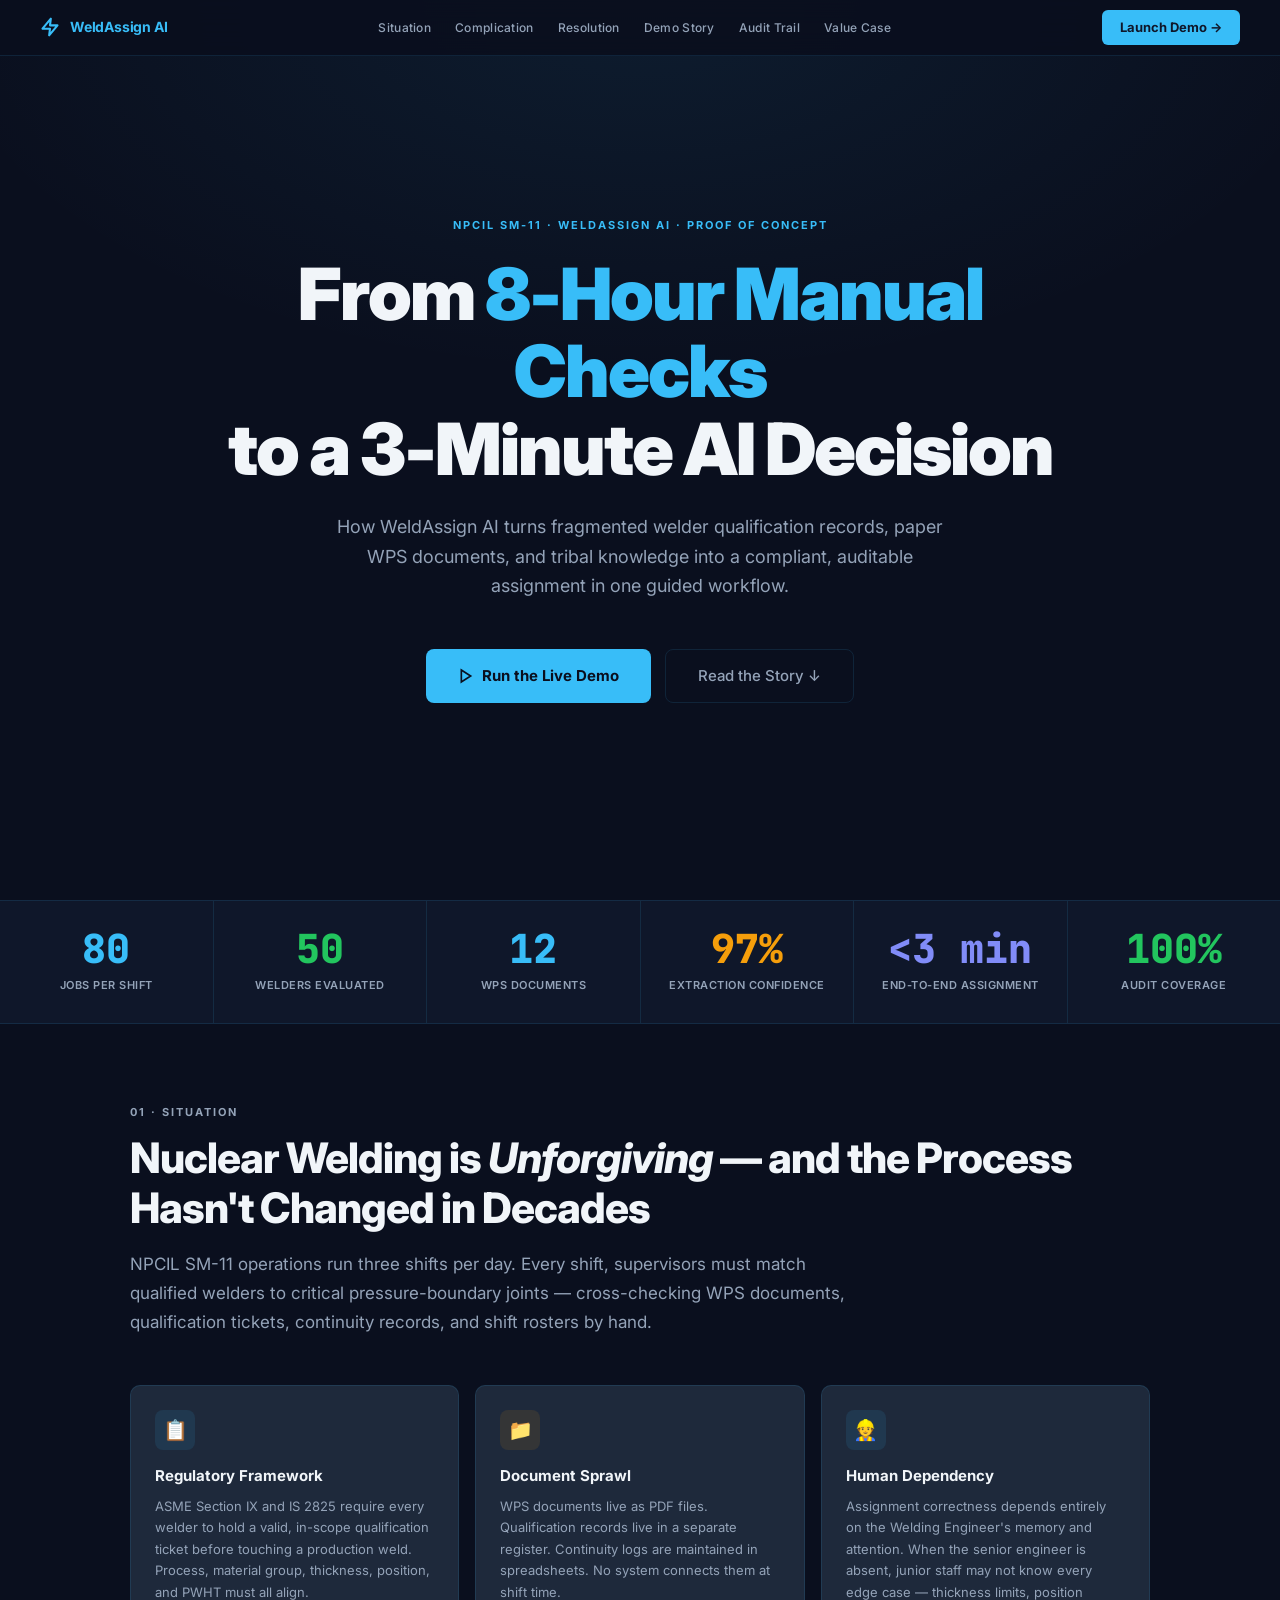
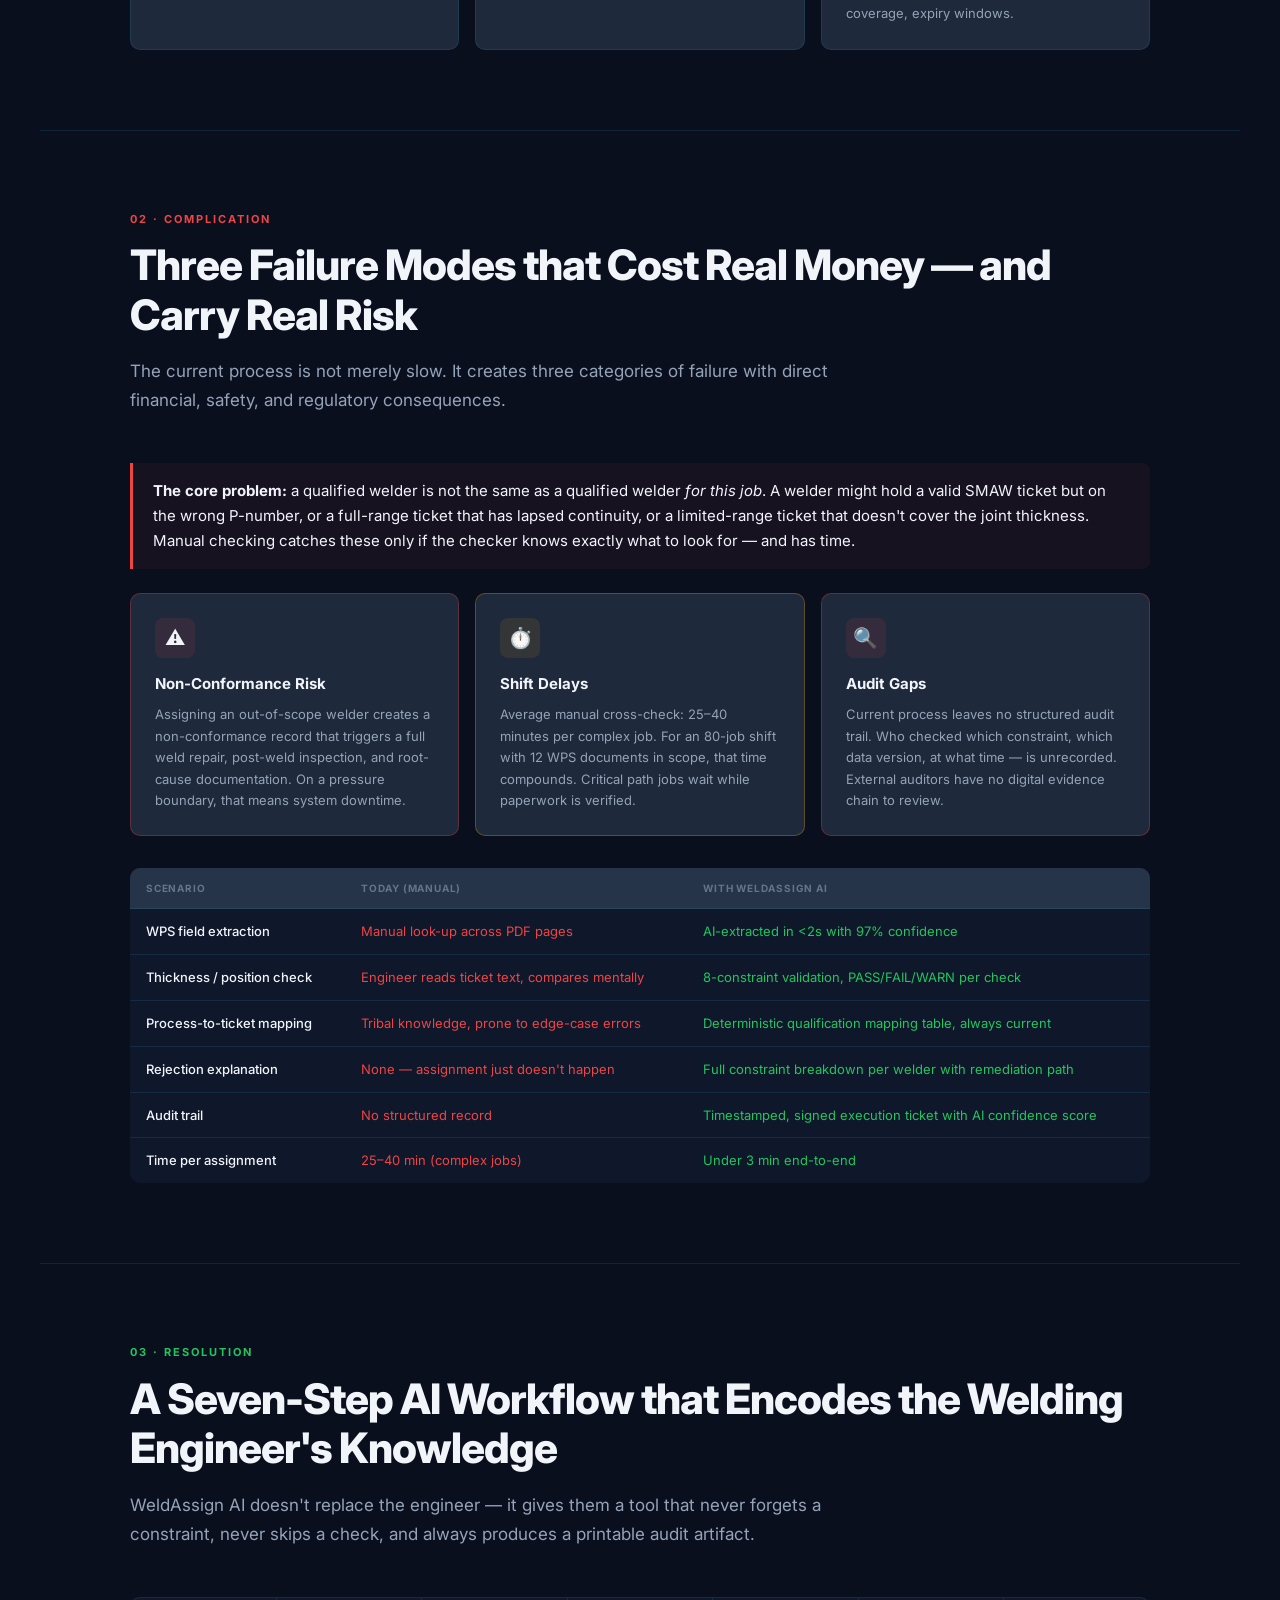
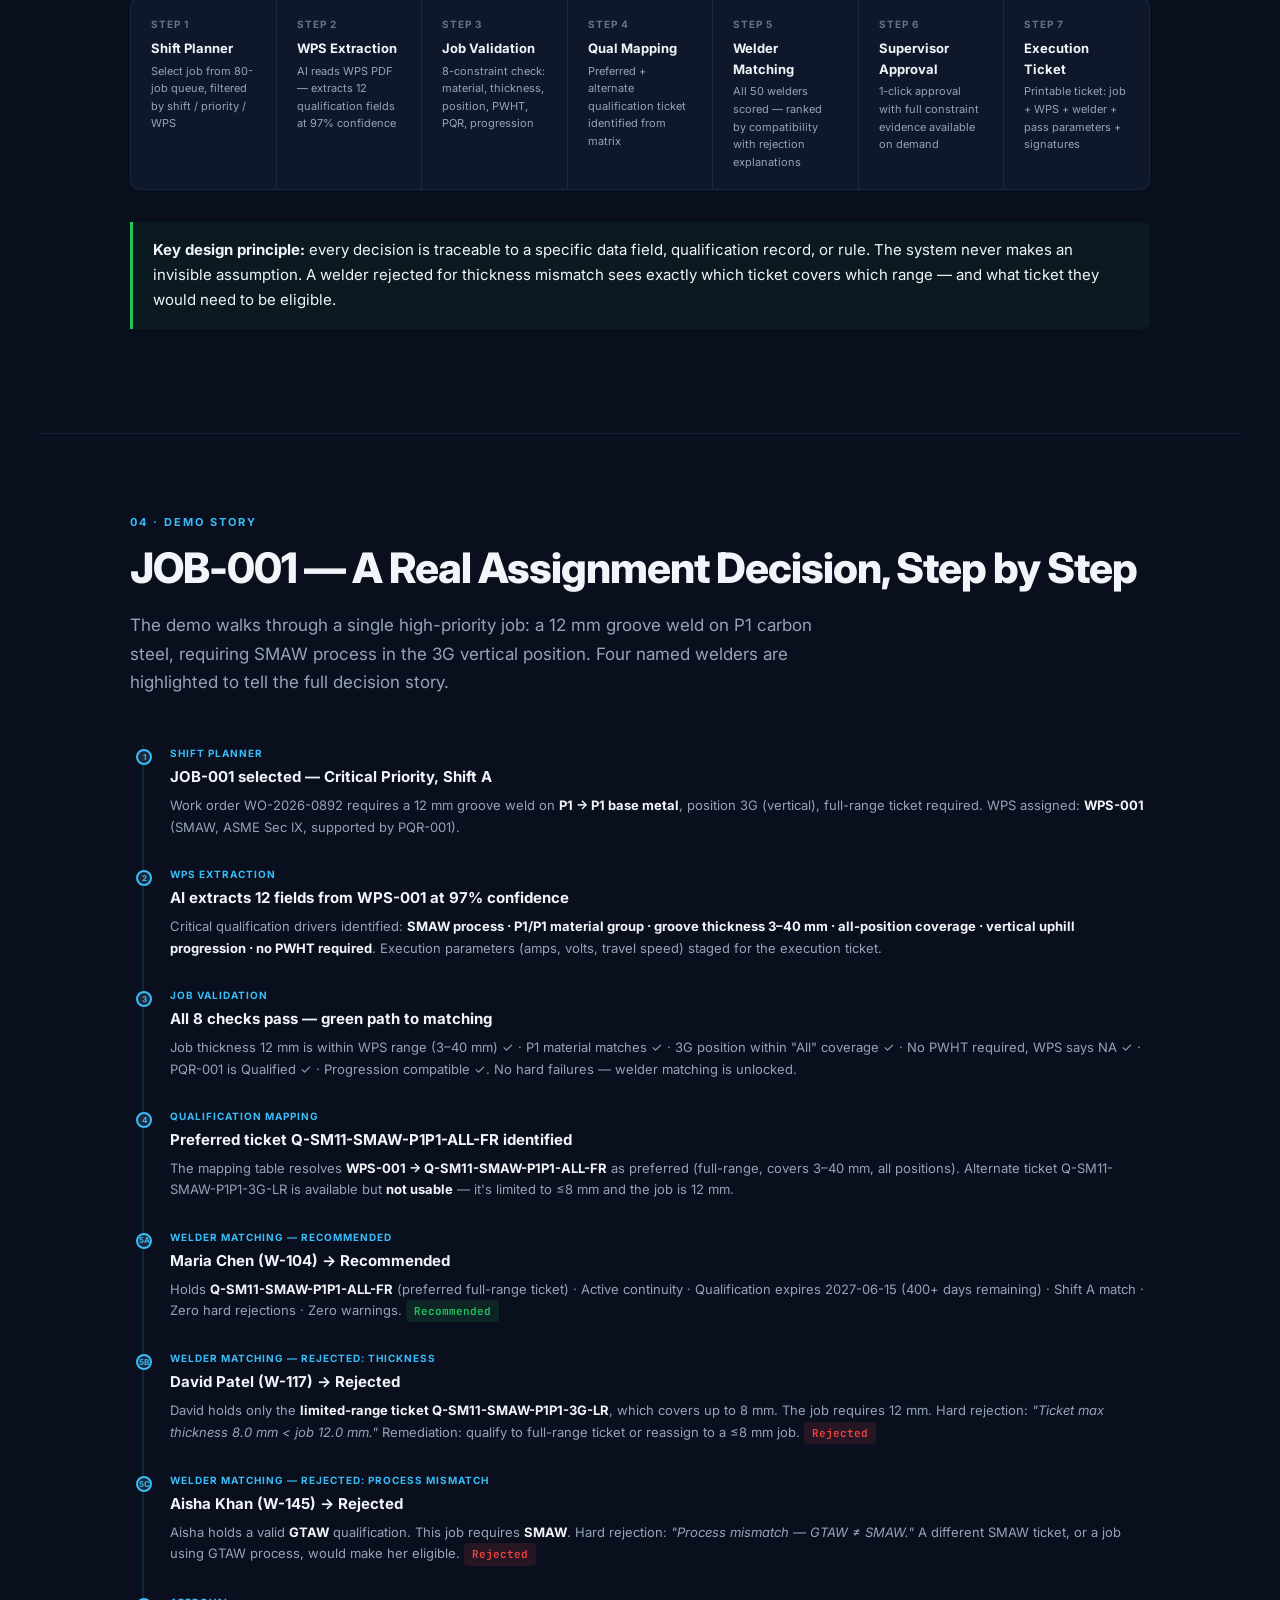
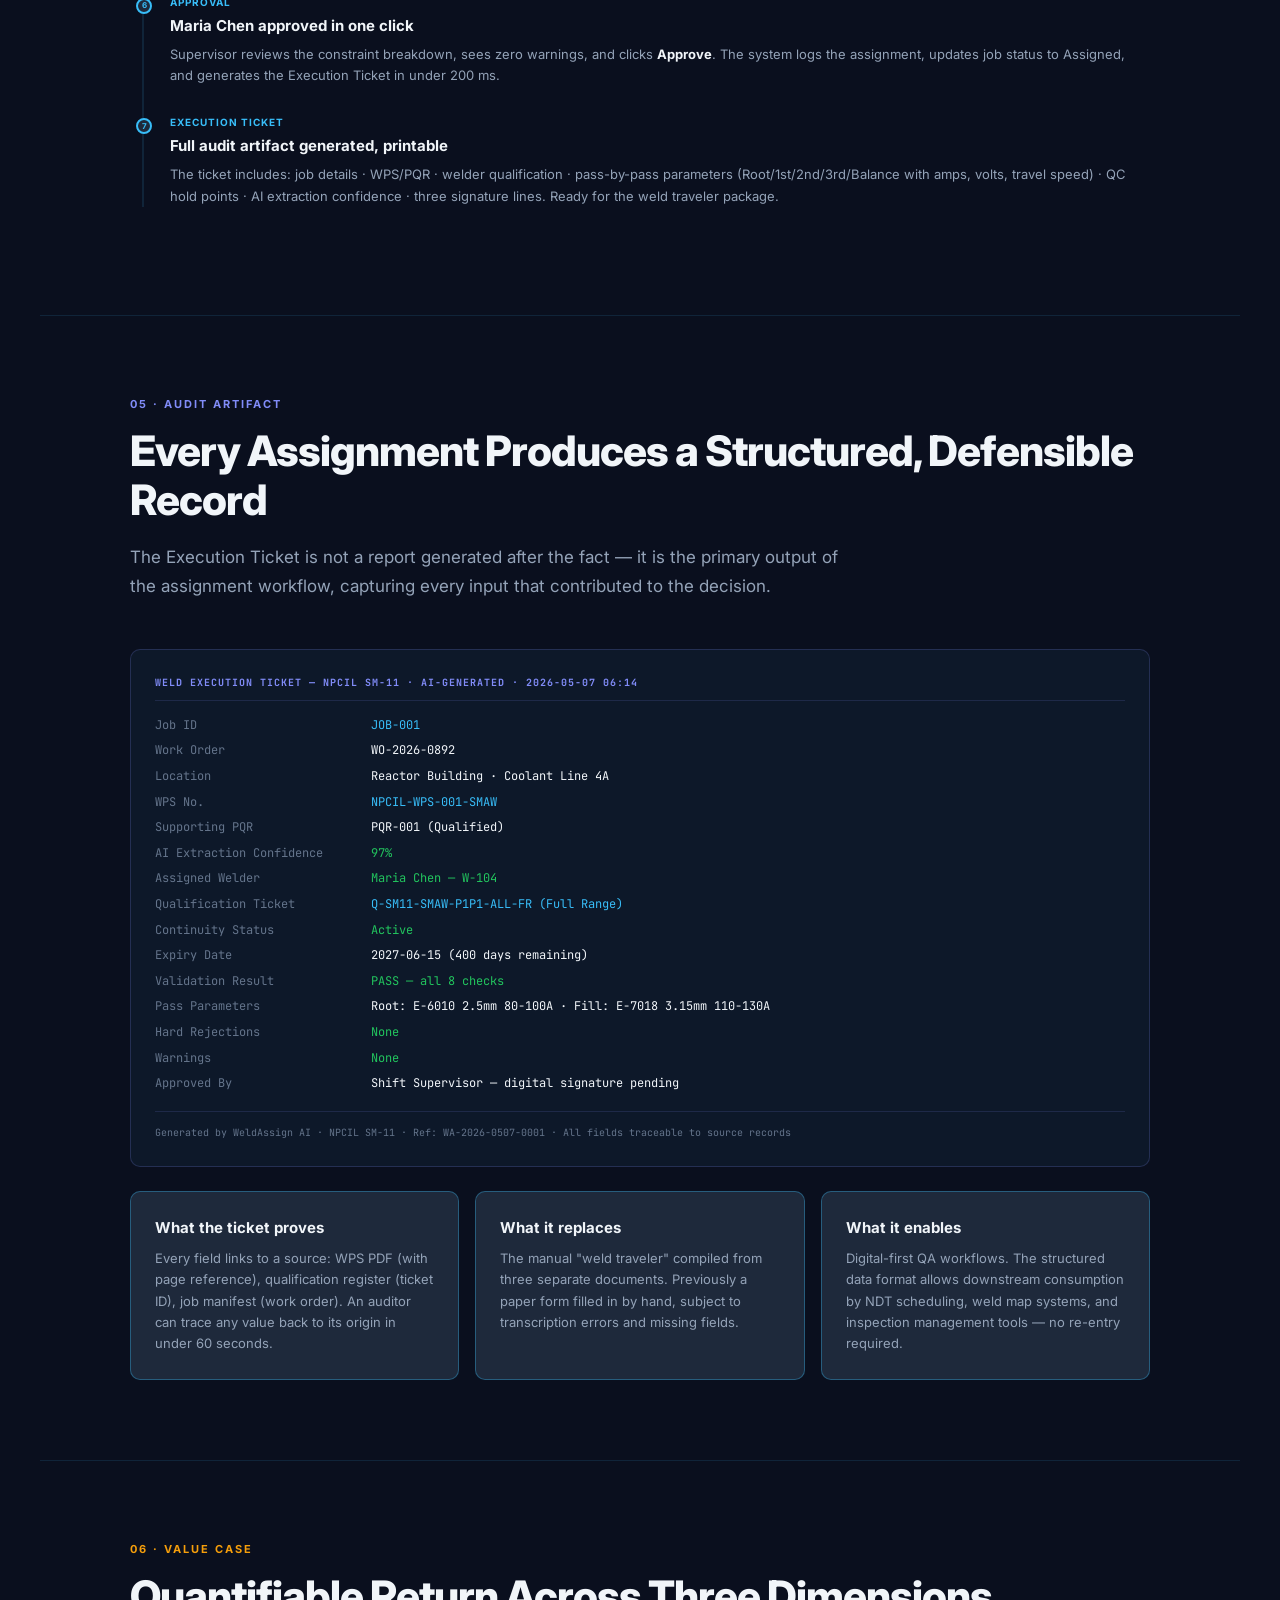
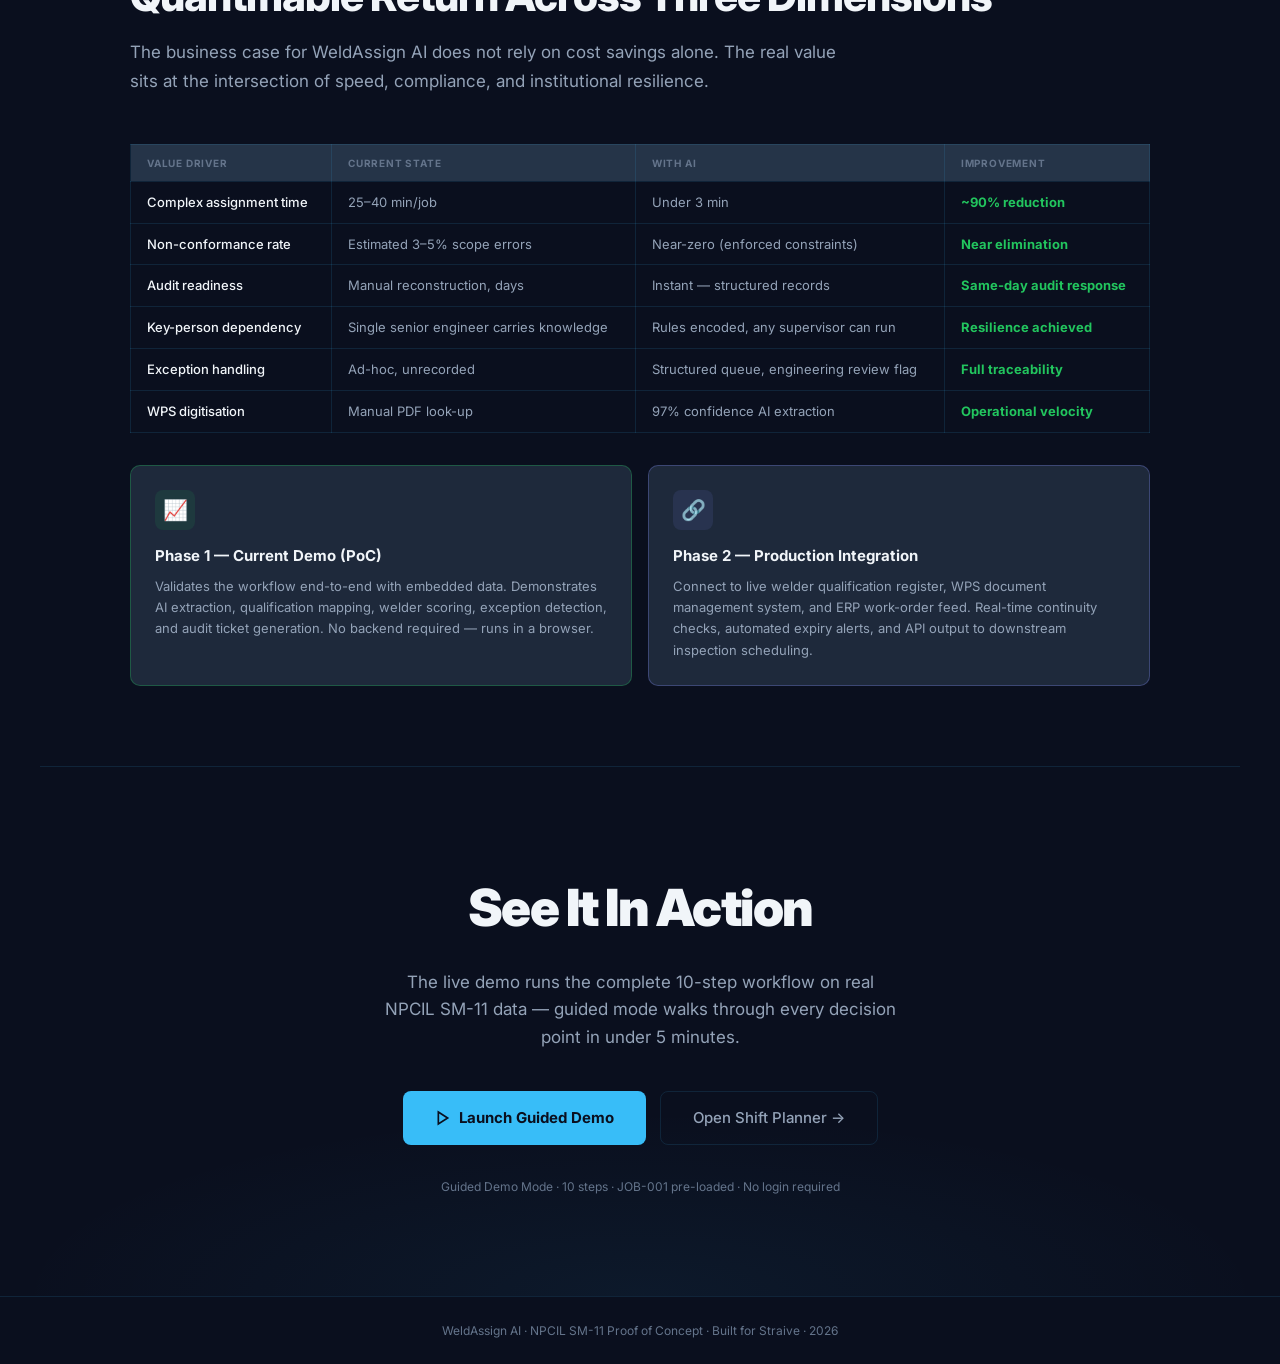
==== story.html @ de0b2c98 "intial demo" ====
<!DOCTYPE html>
<html lang="en">
<head>
  <meta charset="UTF-8">
  <meta name="viewport" content="width=device-width, initial-scale=1.0">
  <title>WeldAssign AI — The Business Case</title>
  <link rel="preconnect" href="https://fonts.googleapis.com">
  <link href="https://fonts.googleapis.com/css2?family=Inter:wght@300;400;500;600;700;800;900&family=JetBrains+Mono:wght@400;600&display=swap" rel="stylesheet">
  <style>
    :root {
      --bg:        #0a0f1e;
      --bg2:       #0f172a;
      --surface:   #1e293b;
      --surface-hi:#253448;
      --border:    rgba(56,189,248,.12);
      --accent:    #38bdf8;
      --accent2:   #818cf8;
      --green:     #22c55e;
      --amber:     #f59e0b;
      --red:       #ef4444;
      --text:      #f1f5f9;
      --muted:     #94a3b8;
      --dim:       #64748b;
      --mono:      'JetBrains Mono', monospace;
    }

    *, *::before, *::after { box-sizing: border-box; margin: 0; padding: 0; }

    html { scroll-behavior: smooth; }

    body {
      font-family: 'Inter', sans-serif;
      background: var(--bg);
      color: var(--text);
      line-height: 1.6;
      font-size: 15px;
    }

    /* ── Nav ── */
    .story-nav {
      position: fixed; top: 0; left: 0; right: 0; z-index: 100;
      background: rgba(10,15,30,.92);
      backdrop-filter: blur(12px);
      border-bottom: 1px solid var(--border);
      display: flex; align-items: center; justify-content: space-between;
      padding: 0 40px; height: 56px;
    }
    .story-nav-logo {
      display: flex; align-items: center; gap: 10px;
      font-size: 14px; font-weight: 700; color: var(--accent);
      letter-spacing: -.2px;
    }
    .story-nav-logo svg { width: 20px; height: 20px; stroke: var(--accent); }
    .story-nav-links { display: flex; gap: 24px; }
    .story-nav-links a {
      font-size: 12px; font-weight: 500; color: var(--muted);
      text-decoration: none; letter-spacing: .3px;
      transition: color .2s;
    }
    .story-nav-links a:hover { color: var(--text); }
    .story-nav-cta {
      background: var(--accent); color: #0f172a;
      padding: 7px 18px; border-radius: 6px;
      font-size: 13px; font-weight: 700;
      text-decoration: none; transition: opacity .2s;
    }
    .story-nav-cta:hover { opacity: .85; }

    /* ── Hero ── */
    .hero {
      min-height: 100vh;
      display: flex; align-items: center; justify-content: center;
      flex-direction: column; text-align: center;
      padding: 80px 40px 60px;
      background: radial-gradient(ellipse 80% 60% at 50% 0%, rgba(56,189,248,.08) 0%, transparent 70%);
    }
    .hero-eyebrow {
      font-size: 11px; font-weight: 700; letter-spacing: 2px;
      color: var(--accent); text-transform: uppercase; margin-bottom: 20px;
    }
    .hero-title {
      font-size: clamp(36px, 6vw, 72px); font-weight: 900;
      line-height: 1.08; letter-spacing: -2px;
      margin-bottom: 24px; max-width: 900px;
    }
    .hero-title span { color: var(--accent); }
    .hero-sub {
      font-size: 18px; color: var(--muted); max-width: 640px;
      line-height: 1.65; margin-bottom: 48px;
    }
    .hero-actions { display: flex; gap: 14px; justify-content: center; flex-wrap: wrap; }
    .btn-hero-primary {
      background: var(--accent); color: #0a0f1e;
      padding: 14px 32px; border-radius: 8px; font-size: 15px; font-weight: 700;
      text-decoration: none; display: inline-flex; align-items: center; gap: 8px;
      transition: opacity .2s, transform .15s;
    }
    .btn-hero-primary:hover { opacity: .88; transform: translateY(-1px); }
    .btn-hero-secondary {
      border: 1px solid var(--border); color: var(--muted);
      padding: 14px 32px; border-radius: 8px; font-size: 15px; font-weight: 500;
      text-decoration: none; display: inline-flex; align-items: center; gap: 8px;
      transition: border-color .2s, color .2s;
    }
    .btn-hero-secondary:hover { border-color: var(--accent); color: var(--accent); }

    /* ── Metrics strip ── */
    .metrics-strip {
      display: flex; justify-content: center; gap: 0;
      border-top: 1px solid var(--border); border-bottom: 1px solid var(--border);
      background: var(--bg2);
      overflow-x: auto;
    }
    .metric-item {
      flex: 1; min-width: 160px; max-width: 220px;
      padding: 28px 24px; text-align: center;
      border-right: 1px solid var(--border);
    }
    .metric-item:last-child { border-right: none; }
    .metric-num {
      font-size: 40px; font-weight: 900; line-height: 1;
      font-family: var(--mono); color: var(--accent); margin-bottom: 8px;
    }
    .metric-num.green  { color: var(--green); }
    .metric-num.amber  { color: var(--amber); }
    .metric-num.purple { color: var(--accent2); }
    .metric-label { font-size: 11px; font-weight: 600; color: var(--muted); letter-spacing: .5px; text-transform: uppercase; }

    /* ── Sections ── */
    .story-section {
      max-width: 1100px; margin: 0 auto;
      padding: 80px 40px;
    }
    .section-label {
      font-size: 11px; font-weight: 700; letter-spacing: 2px;
      text-transform: uppercase; margin-bottom: 12px;
    }
    .section-label.situation { color: var(--muted); }
    .section-label.complication { color: var(--red); }
    .section-label.resolution { color: var(--green); }
    .section-label.story { color: var(--accent); }
    .section-label.audit { color: var(--accent2); }
    .section-label.value { color: var(--amber); }

    .section-h2 {
      font-size: clamp(26px, 4vw, 42px); font-weight: 800;
      line-height: 1.18; letter-spacing: -1px; margin-bottom: 18px;
    }
    .section-lead {
      font-size: 17px; color: var(--muted); max-width: 720px;
      line-height: 1.7; margin-bottom: 48px;
    }

    /* ── Divider ── */
    .story-divider {
      height: 1px; background: var(--border); margin: 0 40px;
    }

    /* ── Card grid ── */
    .card-grid {
      display: grid; gap: 16px;
    }
    .card-grid.cols-2 { grid-template-columns: repeat(2, 1fr); }
    .card-grid.cols-3 { grid-template-columns: repeat(3, 1fr); }
    .card-grid.cols-4 { grid-template-columns: repeat(4, 1fr); }

    .story-card {
      background: var(--surface); border: 1px solid var(--border);
      border-radius: 10px; padding: 24px;
    }
    .story-card.accent-border { border-color: rgba(56,189,248,.35); }
    .story-card.red-border    { border-color: rgba(239,68,68,.3); }
    .story-card.green-border  { border-color: rgba(34,197,94,.3); }
    .story-card.amber-border  { border-color: rgba(245,158,11,.3); }
    .story-card.purple-border { border-color: rgba(129,140,248,.3); }

    .card-icon {
      width: 40px; height: 40px; border-radius: 8px;
      display: flex; align-items: center; justify-content: center;
      margin-bottom: 14px; font-size: 20px;
    }
    .card-icon.blue   { background: rgba(56,189,248,.1); }
    .card-icon.red    { background: rgba(239,68,68,.1); }
    .card-icon.green  { background: rgba(34,197,94,.1); }
    .card-icon.amber  { background: rgba(245,158,11,.1); }
    .card-icon.purple { background: rgba(129,140,248,.1); }

    .card-title {
      font-size: 15px; font-weight: 700; margin-bottom: 8px;
    }
    .card-body {
      font-size: 13px; color: var(--muted); line-height: 1.65;
    }

    /* ── Process flow ── */
    .flow-row {
      display: flex; align-items: stretch; gap: 0;
      background: var(--bg2); border: 1px solid var(--border); border-radius: 10px;
      overflow: hidden; margin-bottom: 12px;
    }
    .flow-step {
      flex: 1; padding: 18px 20px; border-right: 1px solid var(--border);
      position: relative;
    }
    .flow-step:last-child { border-right: none; }
    .flow-step-num {
      font-size: 10px; font-weight: 700; letter-spacing: 1px;
      text-transform: uppercase; color: var(--dim); margin-bottom: 6px;
    }
    .flow-step-title { font-size: 13px; font-weight: 700; margin-bottom: 4px; }
    .flow-step-sub   { font-size: 11px; color: var(--muted); }
    .flow-arrow {
      display: flex; align-items: center; padding: 0 6px;
      color: var(--dim); font-size: 18px; flex-shrink: 0;
    }

    /* ── Comparison table ── */
    .compare-table {
      width: 100%; border-collapse: collapse; font-size: 13px;
      background: var(--bg2); border-radius: 10px; overflow: hidden;
    }
    .compare-table th {
      padding: 12px 16px; text-align: left;
      font-size: 10px; font-weight: 700; letter-spacing: .8px;
      text-transform: uppercase; color: var(--dim);
      background: var(--surface-hi); border-bottom: 1px solid var(--border);
    }
    .compare-table td {
      padding: 12px 16px; border-bottom: 1px solid var(--border);
      color: var(--muted); vertical-align: top;
    }
    .compare-table tr:last-child td { border-bottom: none; }
    .compare-table td:first-child { color: var(--text); font-weight: 500; }
    .bad  { color: var(--red)   !important; }
    .good { color: var(--green) !important; }

    /* ── Story timeline ── */
    .story-timeline {
      position: relative; padding-left: 40px;
    }
    .story-timeline::before {
      content: ''; position: absolute; left: 12px; top: 0; bottom: 0;
      width: 2px; background: var(--border);
    }
    .timeline-item {
      position: relative; margin-bottom: 28px;
    }
    .timeline-dot {
      position: absolute; left: -34px; top: 4px;
      width: 16px; height: 16px; border-radius: 50%;
      background: var(--surface); border: 2px solid var(--accent);
      display: flex; align-items: center; justify-content: center;
      font-size: 8px; font-weight: 700; color: var(--accent);
    }
    .timeline-step {
      font-size: 10px; font-weight: 700; letter-spacing: 1px;
      text-transform: uppercase; color: var(--accent); margin-bottom: 4px;
    }
    .timeline-title { font-size: 15px; font-weight: 700; margin-bottom: 6px; }
    .timeline-body  { font-size: 13px; color: var(--muted); line-height: 1.65; }
    .timeline-body strong { color: var(--text); }

    /* ── Audit artifact ── */
    .audit-box {
      background: #0d1829; border: 1px solid rgba(129,140,248,.2);
      border-radius: 10px; padding: 24px; font-family: var(--mono);
      font-size: 12px; line-height: 1.8;
    }
    .audit-box .audit-hdr {
      font-size: 10px; font-weight: 700; letter-spacing: 1px;
      text-transform: uppercase; color: var(--accent2); margin-bottom: 14px;
      border-bottom: 1px solid rgba(129,140,248,.15); padding-bottom: 8px;
    }
    .audit-row { display: flex; gap: 16px; margin-bottom: 4px; }
    .audit-key { color: var(--dim); min-width: 200px; flex-shrink: 0; }
    .audit-val { color: var(--text); }
    .audit-val.green  { color: var(--green); }
    .audit-val.amber  { color: var(--amber); }
    .audit-val.blue   { color: var(--accent); }
    .audit-stamp {
      margin-top: 16px; padding-top: 12px;
      border-top: 1px solid rgba(129,140,248,.15);
      color: var(--dim); font-size: 10px;
    }

    /* ── Value table ── */
    .value-table {
      width: 100%; border-collapse: collapse; font-size: 13px;
    }
    .value-table th {
      padding: 10px 16px; text-align: left;
      font-size: 10px; font-weight: 700; letter-spacing: .8px;
      text-transform: uppercase; color: var(--dim);
      background: var(--surface-hi); border: 1px solid var(--border);
    }
    .value-table td {
      padding: 10px 16px; border: 1px solid var(--border);
      color: var(--muted); vertical-align: middle;
    }
    .value-table td:first-child { color: var(--text); font-weight: 500; }
    .value-table td:last-child  { color: var(--green); font-weight: 700; }

    /* ── CTA ── */
    .cta-section {
      text-align: center; padding: 100px 40px;
      background: radial-gradient(ellipse 70% 50% at 50% 100%, rgba(56,189,248,.06) 0%, transparent 70%);
    }
    .cta-title { font-size: clamp(28px, 4vw, 52px); font-weight: 900; letter-spacing: -1.5px; margin-bottom: 20px; }
    .cta-sub   { font-size: 17px; color: var(--muted); max-width: 520px; margin: 0 auto 40px; line-height: 1.6; }

    /* ── Footer ── */
    .story-footer {
      border-top: 1px solid var(--border); text-align: center;
      padding: 24px; color: var(--dim); font-size: 12px;
    }

    /* ── Highlight box ── */
    .highlight-box {
      background: rgba(56,189,248,.06); border-left: 3px solid var(--accent);
      border-radius: 0 8px 8px 0; padding: 16px 20px;
      font-size: 15px; color: var(--text); line-height: 1.65;
      margin: 24px 0;
    }
    .highlight-box.amber { background: rgba(245,158,11,.06); border-color: var(--amber); }
    .highlight-box.green { background: rgba(34,197,94,.06); border-color: var(--green); }
    .highlight-box.red   { background: rgba(239,68,68,.06); border-color: var(--red); }

    /* ── Tag ── */
    .tag {
      display: inline-block; padding: 2px 8px; border-radius: 4px;
      font-size: 11px; font-weight: 600; font-family: var(--mono);
    }
    .tag.green  { background: rgba(34,197,94,.12);  color: var(--green); }
    .tag.amber  { background: rgba(245,158,11,.12); color: var(--amber); }
    .tag.red    { background: rgba(239,68,68,.12);  color: var(--red); }
    .tag.blue   { background: rgba(56,189,248,.12); color: var(--accent); }
    .tag.purple { background: rgba(129,140,248,.12);color: var(--accent2); }

    /* ── Responsive ── */
    @media (max-width: 768px) {
      .card-grid.cols-2, .card-grid.cols-3, .card-grid.cols-4 { grid-template-columns: 1fr; }
      .story-nav-links { display: none; }
      .flow-row { flex-direction: column; }
      .flow-step { border-right: none; border-bottom: 1px solid var(--border); }
    }
  </style>
</head>
<body>

<!-- ── Navigation ───────────────────────────────────────────── -->
<nav class="story-nav">
  <div class="story-nav-logo">
    <svg viewBox="0 0 24 24" fill="none" stroke-width="2.5" stroke-linecap="round" stroke-linejoin="round">
      <polygon points="13 2 3 14 12 14 11 22 21 10 12 10 13 2"/>
    </svg>
    WeldAssign AI
  </div>
  <div class="story-nav-links">
    <a href="#situation">Situation</a>
    <a href="#complication">Complication</a>
    <a href="#resolution">Resolution</a>
    <a href="#demo-story">Demo Story</a>
    <a href="#audit">Audit Trail</a>
    <a href="#value">Value Case</a>
  </div>
  <a href="index.html" class="story-nav-cta">Launch Demo →</a>
</nav>

<!-- ── Hero ─────────────────────────────────────────────────── -->
<section class="hero">
  <div class="hero-eyebrow">NPCIL SM-11 · WeldAssign AI · Proof of Concept</div>
  <h1 class="hero-title">
    From <span>8-Hour Manual Checks</span><br>to a 3-Minute AI Decision
  </h1>
  <p class="hero-sub">
    How WeldAssign AI turns fragmented welder qualification records, paper WPS documents,
    and tribal knowledge into a compliant, auditable assignment in one guided workflow.
  </p>
  <div class="hero-actions">
    <a href="index.html" class="btn-hero-primary">
      <svg viewBox="0 0 24 24" width="16" height="16" fill="none" stroke="currentColor" stroke-width="2.5"><polygon points="5 3 19 12 5 21 5 3"/></svg>
      Run the Live Demo
    </a>
    <a href="#situation" class="btn-hero-secondary">Read the Story ↓</a>
  </div>
</section>

<!-- ── Metrics Strip ─────────────────────────────────────────── -->
<div class="metrics-strip">
  <div class="metric-item">
    <div class="metric-num">80</div>
    <div class="metric-label">Jobs per Shift</div>
  </div>
  <div class="metric-item">
    <div class="metric-num green">50</div>
    <div class="metric-label">Welders Evaluated</div>
  </div>
  <div class="metric-item">
    <div class="metric-num">12</div>
    <div class="metric-label">WPS Documents</div>
  </div>
  <div class="metric-item">
    <div class="metric-num amber">97%</div>
    <div class="metric-label">Extraction Confidence</div>
  </div>
  <div class="metric-item">
    <div class="metric-num purple">&lt;3 min</div>
    <div class="metric-label">End-to-End Assignment</div>
  </div>
  <div class="metric-item">
    <div class="metric-num green">100%</div>
    <div class="metric-label">Audit Coverage</div>
  </div>
</div>

<!-- ── Situation ─────────────────────────────────────────────── -->
<section class="story-section" id="situation">
  <div class="section-label situation">01 · Situation</div>
  <h2 class="section-h2">Nuclear Welding is <em>Unforgiving</em> — and the Process Hasn't Changed in Decades</h2>
  <p class="section-lead">
    NPCIL SM-11 operations run three shifts per day. Every shift, supervisors must match qualified welders
    to critical pressure-boundary joints — cross-checking WPS documents, qualification tickets, continuity records,
    and shift rosters by hand.
  </p>

  <div class="card-grid cols-3">
    <div class="story-card">
      <div class="card-icon blue">📋</div>
      <div class="card-title">Regulatory Framework</div>
      <div class="card-body">ASME Section IX and IS 2825 require every welder to hold a valid, in-scope qualification ticket before touching a production weld. Process, material group, thickness, position, and PWHT must all align.</div>
    </div>
    <div class="story-card">
      <div class="card-icon amber">📁</div>
      <div class="card-title">Document Sprawl</div>
      <div class="card-body">WPS documents live as PDF files. Qualification records live in a separate register. Continuity logs are maintained in spreadsheets. No system connects them at shift time.</div>
    </div>
    <div class="story-card">
      <div class="card-icon blue">👷</div>
      <div class="card-title">Human Dependency</div>
      <div class="card-body">Assignment correctness depends entirely on the Welding Engineer's memory and attention. When the senior engineer is absent, junior staff may not know every edge case — thickness limits, position coverage, expiry windows.</div>
    </div>
  </div>
</section>

<div class="story-divider"></div>

<!-- ── Complication ───────────────────────────────────────────── -->
<section class="story-section" id="complication">
  <div class="section-label complication">02 · Complication</div>
  <h2 class="section-h2">Three Failure Modes that Cost Real Money — and Carry Real Risk</h2>
  <p class="section-lead">
    The current process is not merely slow. It creates three categories of failure with direct financial, safety, and regulatory consequences.
  </p>

  <div class="highlight-box red">
    <strong>The core problem:</strong> a qualified welder is not the same as a qualified welder <em>for this job</em>.
    A welder might hold a valid SMAW ticket but on the wrong P-number, or a full-range ticket that has lapsed continuity,
    or a limited-range ticket that doesn't cover the joint thickness. Manual checking catches these only if the checker
    knows exactly what to look for — and has time.
  </div>

  <div class="card-grid cols-3" style="margin-bottom:32px">
    <div class="story-card red-border">
      <div class="card-icon red">⚠️</div>
      <div class="card-title">Non-Conformance Risk</div>
      <div class="card-body">Assigning an out-of-scope welder creates a non-conformance record that triggers a full weld repair, post-weld inspection, and root-cause documentation. On a pressure boundary, that means system downtime.</div>
    </div>
    <div class="story-card amber-border">
      <div class="card-icon amber">⏱️</div>
      <div class="card-title">Shift Delays</div>
      <div class="card-body">Average manual cross-check: 25–40 minutes per complex job. For an 80-job shift with 12 WPS documents in scope, that time compounds. Critical path jobs wait while paperwork is verified.</div>
    </div>
    <div class="story-card red-border">
      <div class="card-icon red">🔍</div>
      <div class="card-title">Audit Gaps</div>
      <div class="card-body">Current process leaves no structured audit trail. Who checked which constraint, which data version, at what time — is unrecorded. External auditors have no digital evidence chain to review.</div>
    </div>
  </div>

  <table class="compare-table">
    <thead>
      <tr>
        <th>Scenario</th>
        <th>Today (Manual)</th>
        <th>With WeldAssign AI</th>
      </tr>
    </thead>
    <tbody>
      <tr>
        <td>WPS field extraction</td>
        <td class="bad">Manual look-up across PDF pages</td>
        <td class="good">AI-extracted in &lt;2s with 97% confidence</td>
      </tr>
      <tr>
        <td>Thickness / position check</td>
        <td class="bad">Engineer reads ticket text, compares mentally</td>
        <td class="good">8-constraint validation, PASS/FAIL/WARN per check</td>
      </tr>
      <tr>
        <td>Process-to-ticket mapping</td>
        <td class="bad">Tribal knowledge, prone to edge-case errors</td>
        <td class="good">Deterministic qualification mapping table, always current</td>
      </tr>
      <tr>
        <td>Rejection explanation</td>
        <td class="bad">None — assignment just doesn't happen</td>
        <td class="good">Full constraint breakdown per welder with remediation path</td>
      </tr>
      <tr>
        <td>Audit trail</td>
        <td class="bad">No structured record</td>
        <td class="good">Timestamped, signed execution ticket with AI confidence score</td>
      </tr>
      <tr>
        <td>Time per assignment</td>
        <td class="bad">25–40 min (complex jobs)</td>
        <td class="good">Under 3 min end-to-end</td>
      </tr>
    </tbody>
  </table>
</section>

<div class="story-divider"></div>

<!-- ── Resolution ─────────────────────────────────────────────── -->
<section class="story-section" id="resolution">
  <div class="section-label resolution">03 · Resolution</div>
  <h2 class="section-h2">A Seven-Step AI Workflow that Encodes the Welding Engineer's Knowledge</h2>
  <p class="section-lead">
    WeldAssign AI doesn't replace the engineer — it gives them a tool that never forgets a constraint,
    never skips a check, and always produces a printable audit artifact.
  </p>

  <div class="flow-row">
    <div class="flow-step">
      <div class="flow-step-num">Step 1</div>
      <div class="flow-step-title">Shift Planner</div>
      <div class="flow-step-sub">Select job from 80-job queue, filtered by shift / priority / WPS</div>
    </div>
    <div class="flow-step">
      <div class="flow-step-num">Step 2</div>
      <div class="flow-step-title">WPS Extraction</div>
      <div class="flow-step-sub">AI reads WPS PDF — extracts 12 qualification fields at 97% confidence</div>
    </div>
    <div class="flow-step">
      <div class="flow-step-num">Step 3</div>
      <div class="flow-step-title">Job Validation</div>
      <div class="flow-step-sub">8-constraint check: material, thickness, position, PWHT, PQR, progression</div>
    </div>
    <div class="flow-step">
      <div class="flow-step-num">Step 4</div>
      <div class="flow-step-title">Qual Mapping</div>
      <div class="flow-step-sub">Preferred + alternate qualification ticket identified from matrix</div>
    </div>
    <div class="flow-step">
      <div class="flow-step-num">Step 5</div>
      <div class="flow-step-title">Welder Matching</div>
      <div class="flow-step-sub">All 50 welders scored — ranked by compatibility with rejection explanations</div>
    </div>
    <div class="flow-step">
      <div class="flow-step-num">Step 6</div>
      <div class="flow-step-title">Supervisor Approval</div>
      <div class="flow-step-sub">1-click approval with full constraint evidence available on demand</div>
    </div>
    <div class="flow-step">
      <div class="flow-step-num">Step 7</div>
      <div class="flow-step-title">Execution Ticket</div>
      <div class="flow-step-sub">Printable ticket: job + WPS + welder + pass parameters + signatures</div>
    </div>
  </div>

  <div class="highlight-box green" style="margin-top:32px">
    <strong>Key design principle:</strong> every decision is traceable to a specific data field, qualification record, or rule.
    The system never makes an invisible assumption. A welder rejected for thickness mismatch sees exactly which ticket
    covers which range — and what ticket they would need to be eligible.
  </div>
</section>

<div class="story-divider"></div>

<!-- ── Demo Story ─────────────────────────────────────────────── -->
<section class="story-section" id="demo-story">
  <div class="section-label story">04 · Demo Story</div>
  <h2 class="section-h2">JOB-001 — A Real Assignment Decision, Step by Step</h2>
  <p class="section-lead">
    The demo walks through a single high-priority job: a 12 mm groove weld on P1 carbon steel,
    requiring SMAW process in the 3G vertical position. Four named welders are highlighted to tell
    the full decision story.
  </p>

  <div class="story-timeline">

    <div class="timeline-item">
      <div class="timeline-dot">1</div>
      <div class="timeline-step">Shift Planner</div>
      <div class="timeline-title">JOB-001 selected — Critical Priority, Shift A</div>
      <div class="timeline-body">
        Work order WO-2026-0892 requires a 12 mm groove weld on <strong>P1 → P1 base metal</strong>,
        position 3G (vertical), full-range ticket required.
        WPS assigned: <strong>WPS-001</strong> (SMAW, ASME Sec IX, supported by PQR-001).
      </div>
    </div>

    <div class="timeline-item">
      <div class="timeline-dot">2</div>
      <div class="timeline-step">WPS Extraction</div>
      <div class="timeline-title">AI extracts 12 fields from WPS-001 at 97% confidence</div>
      <div class="timeline-body">
        Critical qualification drivers identified: <strong>SMAW process · P1/P1 material group ·
        groove thickness 3–40 mm · all-position coverage · vertical uphill progression ·
        no PWHT required</strong>.
        Execution parameters (amps, volts, travel speed) staged for the execution ticket.
      </div>
    </div>

    <div class="timeline-item">
      <div class="timeline-dot">3</div>
      <div class="timeline-step">Job Validation</div>
      <div class="timeline-title">All 8 checks pass — green path to matching</div>
      <div class="timeline-body">
        Job thickness 12 mm is within WPS range (3–40 mm) ✓ · P1 material matches ✓ ·
        3G position within "All" coverage ✓ · No PWHT required, WPS says NA ✓ ·
        PQR-001 is Qualified ✓ · Progression compatible ✓.
        No hard failures — welder matching is unlocked.
      </div>
    </div>

    <div class="timeline-item">
      <div class="timeline-dot">4</div>
      <div class="timeline-step">Qualification Mapping</div>
      <div class="timeline-title">Preferred ticket Q-SM11-SMAW-P1P1-ALL-FR identified</div>
      <div class="timeline-body">
        The mapping table resolves <strong>WPS-001 → Q-SM11-SMAW-P1P1-ALL-FR</strong> as preferred
        (full-range, covers 3–40 mm, all positions).
        Alternate ticket Q-SM11-SMAW-P1P1-3G-LR is available but <strong>not usable</strong> —
        it's limited to ≤8 mm and the job is 12 mm.
      </div>
    </div>

    <div class="timeline-item">
      <div class="timeline-dot">5A</div>
      <div class="timeline-step">Welder Matching — Recommended</div>
      <div class="timeline-title">Maria Chen (W-104) → Recommended</div>
      <div class="timeline-body">
        Holds <strong>Q-SM11-SMAW-P1P1-ALL-FR</strong> (preferred full-range ticket) ·
        Active continuity · Qualification expires 2027-06-15 (400+ days remaining) ·
        Shift A match · Zero hard rejections · Zero warnings.
        <span class="tag green">Recommended</span>
      </div>
    </div>

    <div class="timeline-item">
      <div class="timeline-dot">5B</div>
      <div class="timeline-step">Welder Matching — Rejected: Thickness</div>
      <div class="timeline-title">David Patel (W-117) → Rejected</div>
      <div class="timeline-body">
        David holds only the <strong>limited-range ticket Q-SM11-SMAW-P1P1-3G-LR</strong>,
        which covers up to 8 mm. The job requires 12 mm.
        Hard rejection: <em>"Ticket max thickness 8.0 mm &lt; job 12.0 mm."</em>
        Remediation: qualify to full-range ticket or reassign to a ≤8 mm job.
        <span class="tag red">Rejected</span>
      </div>
    </div>

    <div class="timeline-item">
      <div class="timeline-dot">5C</div>
      <div class="timeline-step">Welder Matching — Rejected: Process Mismatch</div>
      <div class="timeline-title">Aisha Khan (W-145) → Rejected</div>
      <div class="timeline-body">
        Aisha holds a valid <strong>GTAW</strong> qualification.
        This job requires <strong>SMAW</strong>. Hard rejection: <em>"Process mismatch — GTAW ≠ SMAW."</em>
        A different SMAW ticket, or a job using GTAW process, would make her eligible.
        <span class="tag red">Rejected</span>
      </div>
    </div>

    <div class="timeline-item">
      <div class="timeline-dot">6</div>
      <div class="timeline-step">Approval</div>
      <div class="timeline-title">Maria Chen approved in one click</div>
      <div class="timeline-body">
        Supervisor reviews the constraint breakdown, sees zero warnings, and clicks <strong>Approve</strong>.
        The system logs the assignment, updates job status to Assigned, and generates
        the Execution Ticket in under 200 ms.
      </div>
    </div>

    <div class="timeline-item">
      <div class="timeline-dot">7</div>
      <div class="timeline-step">Execution Ticket</div>
      <div class="timeline-title">Full audit artifact generated, printable</div>
      <div class="timeline-body">
        The ticket includes: job details · WPS/PQR · welder qualification · pass-by-pass
        parameters (Root/1st/2nd/3rd/Balance with amps, volts, travel speed) ·
        QC hold points · AI extraction confidence · three signature lines.
        Ready for the weld traveler package.
      </div>
    </div>

  </div>
</section>

<div class="story-divider"></div>

<!-- ── Audit Artifact ──────────────────────────────────────────── -->
<section class="story-section" id="audit">
  <div class="section-label audit">05 · Audit Artifact</div>
  <h2 class="section-h2">Every Assignment Produces a Structured, Defensible Record</h2>
  <p class="section-lead">
    The Execution Ticket is not a report generated after the fact — it is the primary output of the assignment workflow,
    capturing every input that contributed to the decision.
  </p>

  <div class="audit-box">
    <div class="audit-hdr">WELD EXECUTION TICKET — NPCIL SM-11 · AI-Generated · 2026-05-07 06:14</div>
    <div class="audit-row"><span class="audit-key">Job ID</span><span class="audit-val blue">JOB-001</span></div>
    <div class="audit-row"><span class="audit-key">Work Order</span><span class="audit-val">WO-2026-0892</span></div>
    <div class="audit-row"><span class="audit-key">Location</span><span class="audit-val">Reactor Building · Coolant Line 4A</span></div>
    <div class="audit-row"><span class="audit-key">WPS No.</span><span class="audit-val blue">NPCIL-WPS-001-SMAW</span></div>
    <div class="audit-row"><span class="audit-key">Supporting PQR</span><span class="audit-val">PQR-001 (Qualified)</span></div>
    <div class="audit-row"><span class="audit-key">AI Extraction Confidence</span><span class="audit-val green">97%</span></div>
    <div class="audit-row"><span class="audit-key">Assigned Welder</span><span class="audit-val green">Maria Chen — W-104</span></div>
    <div class="audit-row"><span class="audit-key">Qualification Ticket</span><span class="audit-val blue">Q-SM11-SMAW-P1P1-ALL-FR (Full Range)</span></div>
    <div class="audit-row"><span class="audit-key">Continuity Status</span><span class="audit-val green">Active</span></div>
    <div class="audit-row"><span class="audit-key">Expiry Date</span><span class="audit-val">2027-06-15 (400 days remaining)</span></div>
    <div class="audit-row"><span class="audit-key">Validation Result</span><span class="audit-val green">PASS — all 8 checks</span></div>
    <div class="audit-row"><span class="audit-key">Pass Parameters</span><span class="audit-val">Root: E-6010 2.5mm 80-100A · Fill: E-7018 3.15mm 110-130A</span></div>
    <div class="audit-row"><span class="audit-key">Hard Rejections</span><span class="audit-val green">None</span></div>
    <div class="audit-row"><span class="audit-key">Warnings</span><span class="audit-val green">None</span></div>
    <div class="audit-row"><span class="audit-key">Approved By</span><span class="audit-val">Shift Supervisor — digital signature pending</span></div>
    <div class="audit-stamp">
      Generated by WeldAssign AI · NPCIL SM-11 · Ref: WA-2026-0507-0001 · All fields traceable to source records
    </div>
  </div>

  <div style="margin-top:24px" class="card-grid cols-3">
    <div class="story-card accent-border">
      <div class="card-title">What the ticket proves</div>
      <div class="card-body">Every field links to a source: WPS PDF (with page reference), qualification register (ticket ID), job manifest (work order). An auditor can trace any value back to its origin in under 60 seconds.</div>
    </div>
    <div class="story-card accent-border">
      <div class="card-title">What it replaces</div>
      <div class="card-body">The manual "weld traveler" compiled from three separate documents. Previously a paper form filled in by hand, subject to transcription errors and missing fields.</div>
    </div>
    <div class="story-card accent-border">
      <div class="card-title">What it enables</div>
      <div class="card-body">Digital-first QA workflows. The structured data format allows downstream consumption by NDT scheduling, weld map systems, and inspection management tools — no re-entry required.</div>
    </div>
  </div>
</section>

<div class="story-divider"></div>

<!-- ── Value Case ──────────────────────────────────────────────── -->
<section class="story-section" id="value">
  <div class="section-label value">06 · Value Case</div>
  <h2 class="section-h2">Quantifiable Return Across Three Dimensions</h2>
  <p class="section-lead">
    The business case for WeldAssign AI does not rely on cost savings alone.
    The real value sits at the intersection of speed, compliance, and institutional resilience.
  </p>

  <table class="value-table" style="margin-bottom:32px">
    <thead>
      <tr>
        <th>Value Driver</th>
        <th>Current State</th>
        <th>With AI</th>
        <th>Improvement</th>
      </tr>
    </thead>
    <tbody>
      <tr>
        <td>Complex assignment time</td>
        <td>25–40 min/job</td>
        <td>Under 3 min</td>
        <td>~90% reduction</td>
      </tr>
      <tr>
        <td>Non-conformance rate</td>
        <td>Estimated 3–5% scope errors</td>
        <td>Near-zero (enforced constraints)</td>
        <td>Near elimination</td>
      </tr>
      <tr>
        <td>Audit readiness</td>
        <td>Manual reconstruction, days</td>
        <td>Instant — structured records</td>
        <td>Same-day audit response</td>
      </tr>
      <tr>
        <td>Key-person dependency</td>
        <td>Single senior engineer carries knowledge</td>
        <td>Rules encoded, any supervisor can run</td>
        <td>Resilience achieved</td>
      </tr>
      <tr>
        <td>Exception handling</td>
        <td>Ad-hoc, unrecorded</td>
        <td>Structured queue, engineering review flag</td>
        <td>Full traceability</td>
      </tr>
      <tr>
        <td>WPS digitisation</td>
        <td>Manual PDF look-up</td>
        <td>97% confidence AI extraction</td>
        <td>Operational velocity</td>
      </tr>
    </tbody>
  </table>

  <div class="card-grid cols-2">
    <div class="story-card green-border">
      <div class="card-icon green">📈</div>
      <div class="card-title">Phase 1 — Current Demo (PoC)</div>
      <div class="card-body">
        Validates the workflow end-to-end with embedded data. Demonstrates AI extraction,
        qualification mapping, welder scoring, exception detection, and audit ticket generation.
        No backend required — runs in a browser.
      </div>
    </div>
    <div class="story-card purple-border">
      <div class="card-icon purple">🔗</div>
      <div class="card-title">Phase 2 — Production Integration</div>
      <div class="card-body">
        Connect to live welder qualification register, WPS document management system,
        and ERP work-order feed. Real-time continuity checks, automated expiry alerts,
        and API output to downstream inspection scheduling.
      </div>
    </div>
  </div>
</section>

<div class="story-divider"></div>

<!-- ── CTA ────────────────────────────────────────────────────── -->
<section class="cta-section">
  <h2 class="cta-title">See It In Action</h2>
  <p class="cta-sub">
    The live demo runs the complete 10-step workflow on real NPCIL SM-11 data —
    guided mode walks through every decision point in under 5 minutes.
  </p>
  <div style="display:flex;gap:14px;justify-content:center;flex-wrap:wrap">
    <a href="index.html" class="btn-hero-primary">
      <svg viewBox="0 0 24 24" width="16" height="16" fill="none" stroke="currentColor" stroke-width="2.5"><polygon points="5 3 19 12 5 21 5 3"/></svg>
      Launch Guided Demo
    </a>
    <a href="index.html#shift-planner" class="btn-hero-secondary">
      Open Shift Planner →
    </a>
  </div>
  <div style="margin-top:32px;font-size:12px;color:var(--dim)">
    Guided Demo Mode · 10 steps · JOB-001 pre-loaded · No login required
  </div>
</section>

<!-- ── Footer ─────────────────────────────────────────────────── -->
<footer class="story-footer">
  WeldAssign AI · NPCIL SM-11 Proof of Concept · Built for Straive · 2026
</footer>

</body>
</html>
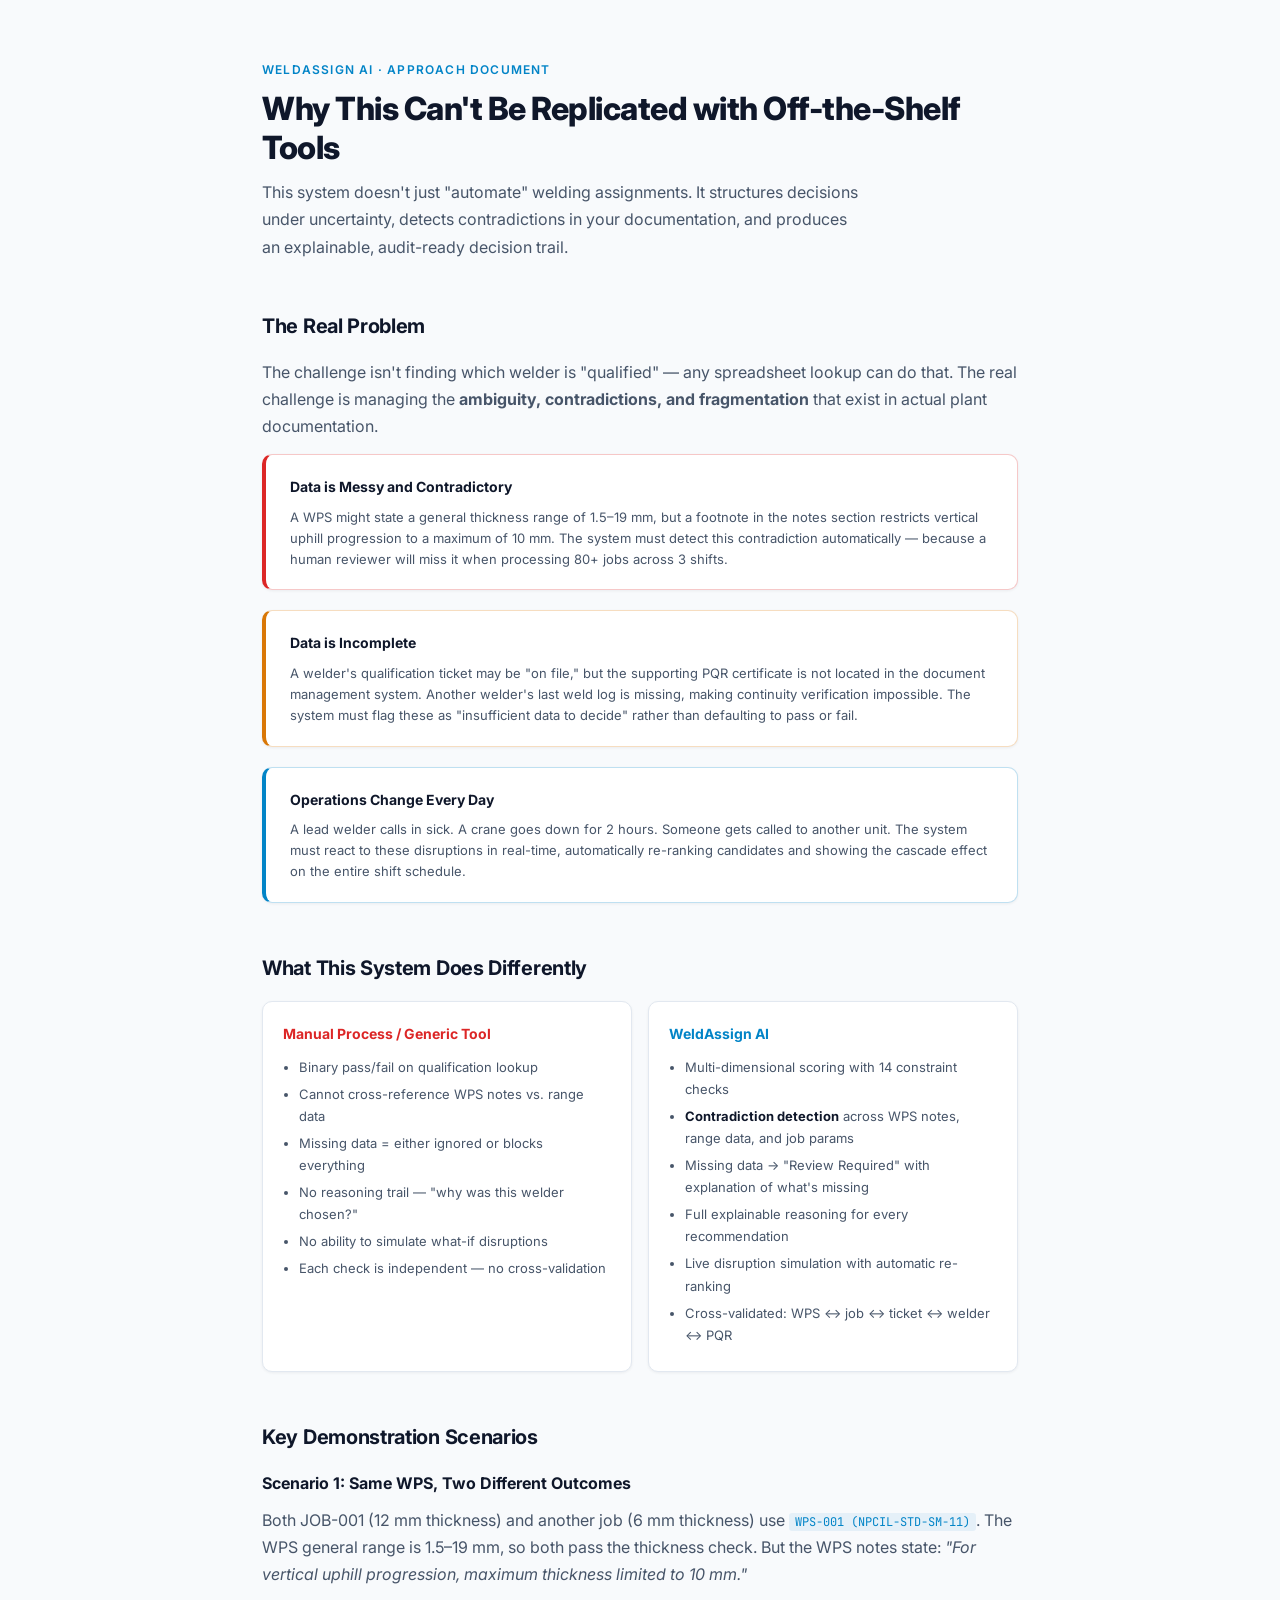
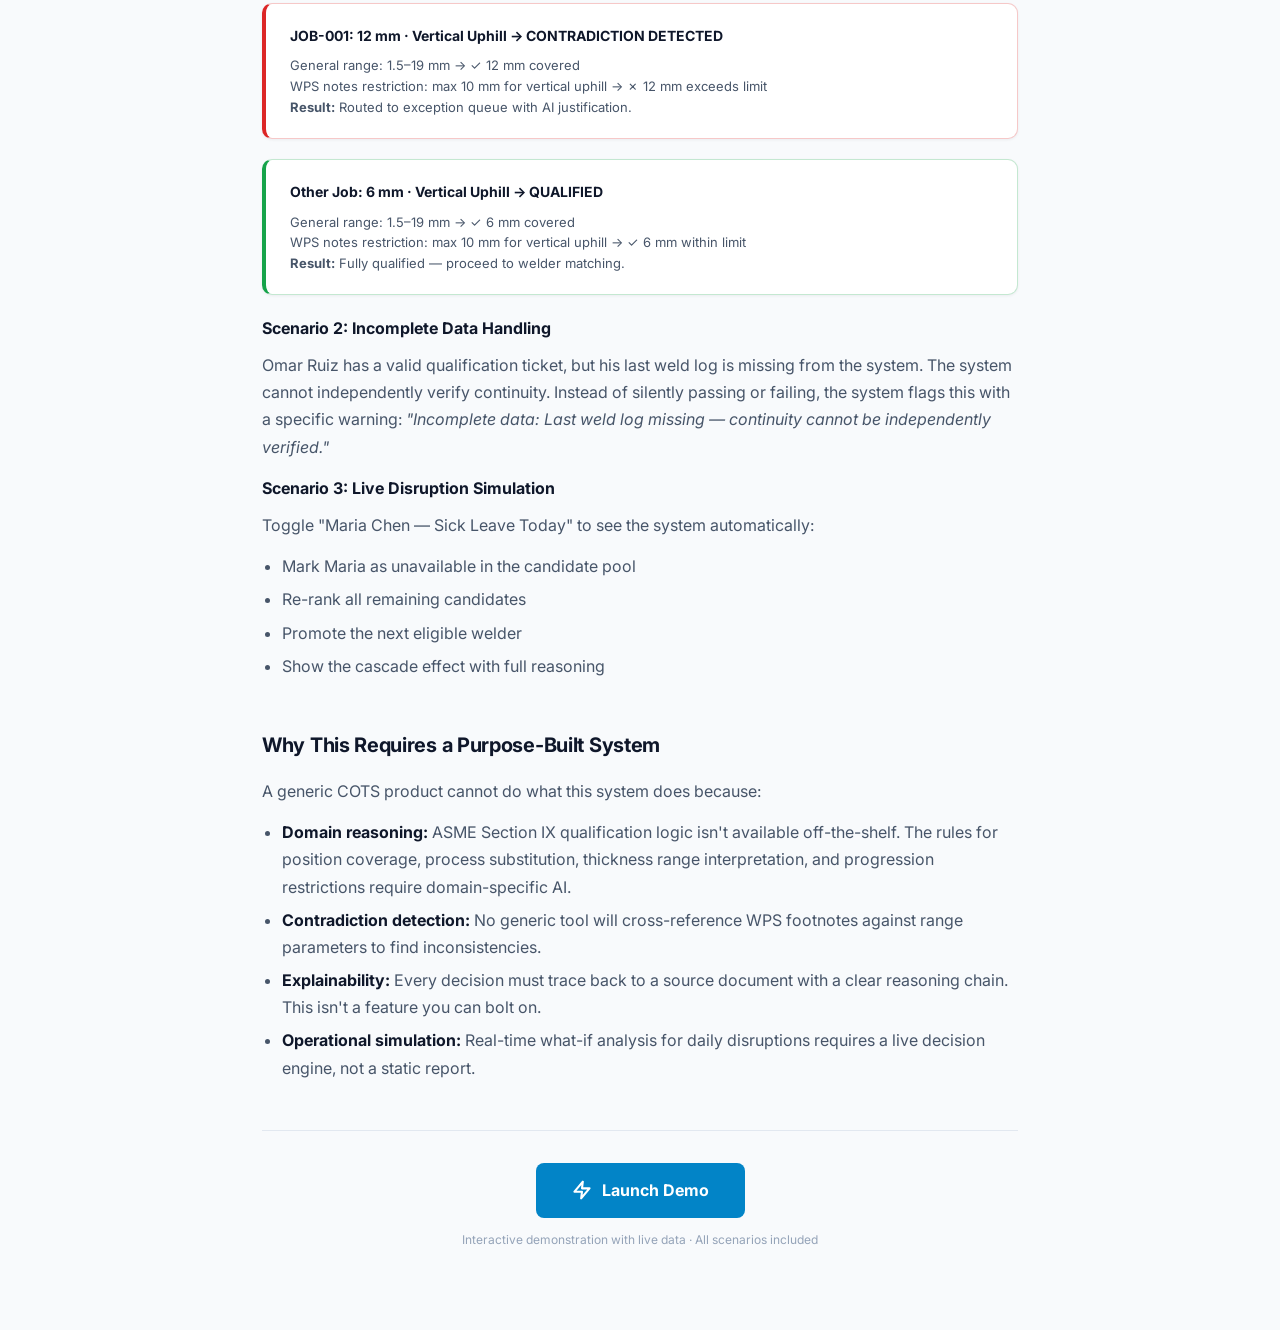
==== commit a5123591: "updated document ingestions and slwoing the rate" ====
--- a/story.html
+++ b/story.html
@@ -3,861 +3,239 @@
 <head>
   <meta charset="UTF-8">
   <meta name="viewport" content="width=device-width, initial-scale=1.0">
-  <title>WeldAssign AI — The Business Case</title>
+  <title>WeldAssign AI — Why This Approach</title>
   <link rel="preconnect" href="https://fonts.googleapis.com">
-  <link href="https://fonts.googleapis.com/css2?family=Inter:wght@300;400;500;600;700;800;900&family=JetBrains+Mono:wght@400;600&display=swap" rel="stylesheet">
+  <link href="https://fonts.googleapis.com/css2?family=Inter:wght@400;500;600;700;800&family=JetBrains+Mono:wght@400;600&display=swap" rel="stylesheet">
   <style>
+    *, *::before, *::after { box-sizing: border-box; margin: 0; padding: 0; }
     :root {
-      --bg:        #0a0f1e;
-      --bg2:       #0f172a;
-      --surface:   #1e293b;
-      --surface-hi:#253448;
-      --border:    rgba(56,189,248,.12);
-      --accent:    #38bdf8;
-      --accent2:   #818cf8;
-      --green:     #22c55e;
-      --amber:     #f59e0b;
-      --red:       #ef4444;
-      --text:      #f1f5f9;
-      --muted:     #94a3b8;
-      --dim:       #64748b;
-      --mono:      'JetBrains Mono', monospace;
-    }
-
-    *, *::before, *::after { box-sizing: border-box; margin: 0; padding: 0; }
-
-    html { scroll-behavior: smooth; }
-
-    body {
-      font-family: 'Inter', sans-serif;
-      background: var(--bg);
-      color: var(--text);
-      line-height: 1.6;
-      font-size: 15px;
-    }
-
-    /* ── Nav ── */
-    .story-nav {
-      position: fixed; top: 0; left: 0; right: 0; z-index: 100;
-      background: rgba(10,15,30,.92);
-      backdrop-filter: blur(12px);
-      border-bottom: 1px solid var(--border);
-      display: flex; align-items: center; justify-content: space-between;
-      padding: 0 40px; height: 56px;
-    }
-    .story-nav-logo {
-      display: flex; align-items: center; gap: 10px;
-      font-size: 14px; font-weight: 700; color: var(--accent);
-      letter-spacing: -.2px;
-    }
-    .story-nav-logo svg { width: 20px; height: 20px; stroke: var(--accent); }
-    .story-nav-links { display: flex; gap: 24px; }
-    .story-nav-links a {
-      font-size: 12px; font-weight: 500; color: var(--muted);
-      text-decoration: none; letter-spacing: .3px;
-      transition: color .2s;
-    }
-    .story-nav-links a:hover { color: var(--text); }
-    .story-nav-cta {
-      background: var(--accent); color: #0f172a;
-      padding: 7px 18px; border-radius: 6px;
-      font-size: 13px; font-weight: 700;
-      text-decoration: none; transition: opacity .2s;
-    }
-    .story-nav-cta:hover { opacity: .85; }
-
-    /* ── Hero ── */
-    .hero {
-      min-height: 100vh;
-      display: flex; align-items: center; justify-content: center;
-      flex-direction: column; text-align: center;
-      padding: 80px 40px 60px;
-      background: radial-gradient(ellipse 80% 60% at 50% 0%, rgba(56,189,248,.08) 0%, transparent 70%);
-    }
-    .hero-eyebrow {
-      font-size: 11px; font-weight: 700; letter-spacing: 2px;
-      color: var(--accent); text-transform: uppercase; margin-bottom: 20px;
-    }
-    .hero-title {
-      font-size: clamp(36px, 6vw, 72px); font-weight: 900;
-      line-height: 1.08; letter-spacing: -2px;
-      margin-bottom: 24px; max-width: 900px;
-    }
-    .hero-title span { color: var(--accent); }
-    .hero-sub {
-      font-size: 18px; color: var(--muted); max-width: 640px;
-      line-height: 1.65; margin-bottom: 48px;
-    }
-    .hero-actions { display: flex; gap: 14px; justify-content: center; flex-wrap: wrap; }
-    .btn-hero-primary {
-      background: var(--accent); color: #0a0f1e;
-      padding: 14px 32px; border-radius: 8px; font-size: 15px; font-weight: 700;
-      text-decoration: none; display: inline-flex; align-items: center; gap: 8px;
-      transition: opacity .2s, transform .15s;
-    }
-    .btn-hero-primary:hover { opacity: .88; transform: translateY(-1px); }
-    .btn-hero-secondary {
-      border: 1px solid var(--border); color: var(--muted);
-      padding: 14px 32px; border-radius: 8px; font-size: 15px; font-weight: 500;
-      text-decoration: none; display: inline-flex; align-items: center; gap: 8px;
-      transition: border-color .2s, color .2s;
-    }
-    .btn-hero-secondary:hover { border-color: var(--accent); color: var(--accent); }
-
-    /* ── Metrics strip ── */
-    .metrics-strip {
-      display: flex; justify-content: center; gap: 0;
-      border-top: 1px solid var(--border); border-bottom: 1px solid var(--border);
-      background: var(--bg2);
-      overflow-x: auto;
-    }
-    .metric-item {
-      flex: 1; min-width: 160px; max-width: 220px;
-      padding: 28px 24px; text-align: center;
-      border-right: 1px solid var(--border);
-    }
-    .metric-item:last-child { border-right: none; }
-    .metric-num {
-      font-size: 40px; font-weight: 900; line-height: 1;
-      font-family: var(--mono); color: var(--accent); margin-bottom: 8px;
-    }
-    .metric-num.green  { color: var(--green); }
-    .metric-num.amber  { color: var(--amber); }
-    .metric-num.purple { color: var(--accent2); }
-    .metric-label { font-size: 11px; font-weight: 600; color: var(--muted); letter-spacing: .5px; text-transform: uppercase; }
-
-    /* ── Sections ── */
-    .story-section {
-      max-width: 1100px; margin: 0 auto;
-      padding: 80px 40px;
-    }
-    .section-label {
-      font-size: 11px; font-weight: 700; letter-spacing: 2px;
-      text-transform: uppercase; margin-bottom: 12px;
-    }
-    .section-label.situation { color: var(--muted); }
-    .section-label.complication { color: var(--red); }
-    .section-label.resolution { color: var(--green); }
-    .section-label.story { color: var(--accent); }
-    .section-label.audit { color: var(--accent2); }
-    .section-label.value { color: var(--amber); }
-
-    .section-h2 {
-      font-size: clamp(26px, 4vw, 42px); font-weight: 800;
-      line-height: 1.18; letter-spacing: -1px; margin-bottom: 18px;
-    }
-    .section-lead {
-      font-size: 17px; color: var(--muted); max-width: 720px;
-      line-height: 1.7; margin-bottom: 48px;
-    }
-
-    /* ── Divider ── */
-    .story-divider {
-      height: 1px; background: var(--border); margin: 0 40px;
-    }
-
-    /* ── Card grid ── */
-    .card-grid {
-      display: grid; gap: 16px;
-    }
-    .card-grid.cols-2 { grid-template-columns: repeat(2, 1fr); }
-    .card-grid.cols-3 { grid-template-columns: repeat(3, 1fr); }
-    .card-grid.cols-4 { grid-template-columns: repeat(4, 1fr); }
-
-    .story-card {
-      background: var(--surface); border: 1px solid var(--border);
-      border-radius: 10px; padding: 24px;
-    }
-    .story-card.accent-border { border-color: rgba(56,189,248,.35); }
-    .story-card.red-border    { border-color: rgba(239,68,68,.3); }
-    .story-card.green-border  { border-color: rgba(34,197,94,.3); }
-    .story-card.amber-border  { border-color: rgba(245,158,11,.3); }
-    .story-card.purple-border { border-color: rgba(129,140,248,.3); }
-
-    .card-icon {
-      width: 40px; height: 40px; border-radius: 8px;
-      display: flex; align-items: center; justify-content: center;
-      margin-bottom: 14px; font-size: 20px;
-    }
-    .card-icon.blue   { background: rgba(56,189,248,.1); }
-    .card-icon.red    { background: rgba(239,68,68,.1); }
-    .card-icon.green  { background: rgba(34,197,94,.1); }
-    .card-icon.amber  { background: rgba(245,158,11,.1); }
-    .card-icon.purple { background: rgba(129,140,248,.1); }
-
-    .card-title {
-      font-size: 15px; font-weight: 700; margin-bottom: 8px;
-    }
-    .card-body {
-      font-size: 13px; color: var(--muted); line-height: 1.65;
-    }
-
-    /* ── Process flow ── */
-    .flow-row {
-      display: flex; align-items: stretch; gap: 0;
-      background: var(--bg2); border: 1px solid var(--border); border-radius: 10px;
-      overflow: hidden; margin-bottom: 12px;
-    }
-    .flow-step {
-      flex: 1; padding: 18px 20px; border-right: 1px solid var(--border);
-      position: relative;
-    }
-    .flow-step:last-child { border-right: none; }
-    .flow-step-num {
-      font-size: 10px; font-weight: 700; letter-spacing: 1px;
-      text-transform: uppercase; color: var(--dim); margin-bottom: 6px;
-    }
-    .flow-step-title { font-size: 13px; font-weight: 700; margin-bottom: 4px; }
-    .flow-step-sub   { font-size: 11px; color: var(--muted); }
-    .flow-arrow {
-      display: flex; align-items: center; padding: 0 6px;
-      color: var(--dim); font-size: 18px; flex-shrink: 0;
-    }
-
-    /* ── Comparison table ── */
-    .compare-table {
-      width: 100%; border-collapse: collapse; font-size: 13px;
-      background: var(--bg2); border-radius: 10px; overflow: hidden;
-    }
-    .compare-table th {
-      padding: 12px 16px; text-align: left;
-      font-size: 10px; font-weight: 700; letter-spacing: .8px;
-      text-transform: uppercase; color: var(--dim);
-      background: var(--surface-hi); border-bottom: 1px solid var(--border);
-    }
-    .compare-table td {
-      padding: 12px 16px; border-bottom: 1px solid var(--border);
-      color: var(--muted); vertical-align: top;
-    }
-    .compare-table tr:last-child td { border-bottom: none; }
-    .compare-table td:first-child { color: var(--text); font-weight: 500; }
-    .bad  { color: var(--red)   !important; }
-    .good { color: var(--green) !important; }
-
-    /* ── Story timeline ── */
-    .story-timeline {
-      position: relative; padding-left: 40px;
-    }
-    .story-timeline::before {
-      content: ''; position: absolute; left: 12px; top: 0; bottom: 0;
-      width: 2px; background: var(--border);
-    }
-    .timeline-item {
-      position: relative; margin-bottom: 28px;
-    }
-    .timeline-dot {
-      position: absolute; left: -34px; top: 4px;
-      width: 16px; height: 16px; border-radius: 50%;
-      background: var(--surface); border: 2px solid var(--accent);
-      display: flex; align-items: center; justify-content: center;
-      font-size: 8px; font-weight: 700; color: var(--accent);
-    }
-    .timeline-step {
-      font-size: 10px; font-weight: 700; letter-spacing: 1px;
-      text-transform: uppercase; color: var(--accent); margin-bottom: 4px;
-    }
-    .timeline-title { font-size: 15px; font-weight: 700; margin-bottom: 6px; }
-    .timeline-body  { font-size: 13px; color: var(--muted); line-height: 1.65; }
-    .timeline-body strong { color: var(--text); }
-
-    /* ── Audit artifact ── */
-    .audit-box {
-      background: #0d1829; border: 1px solid rgba(129,140,248,.2);
-      border-radius: 10px; padding: 24px; font-family: var(--mono);
-      font-size: 12px; line-height: 1.8;
-    }
-    .audit-box .audit-hdr {
-      font-size: 10px; font-weight: 700; letter-spacing: 1px;
-      text-transform: uppercase; color: var(--accent2); margin-bottom: 14px;
-      border-bottom: 1px solid rgba(129,140,248,.15); padding-bottom: 8px;
-    }
-    .audit-row { display: flex; gap: 16px; margin-bottom: 4px; }
-    .audit-key { color: var(--dim); min-width: 200px; flex-shrink: 0; }
-    .audit-val { color: var(--text); }
-    .audit-val.green  { color: var(--green); }
-    .audit-val.amber  { color: var(--amber); }
-    .audit-val.blue   { color: var(--accent); }
-    .audit-stamp {
-      margin-top: 16px; padding-top: 12px;
-      border-top: 1px solid rgba(129,140,248,.15);
-      color: var(--dim); font-size: 10px;
-    }
-
-    /* ── Value table ── */
-    .value-table {
-      width: 100%; border-collapse: collapse; font-size: 13px;
-    }
-    .value-table th {
-      padding: 10px 16px; text-align: left;
-      font-size: 10px; font-weight: 700; letter-spacing: .8px;
-      text-transform: uppercase; color: var(--dim);
-      background: var(--surface-hi); border: 1px solid var(--border);
-    }
-    .value-table td {
-      padding: 10px 16px; border: 1px solid var(--border);
-      color: var(--muted); vertical-align: middle;
-    }
-    .value-table td:first-child { color: var(--text); font-weight: 500; }
-    .value-table td:last-child  { color: var(--green); font-weight: 700; }
-
-    /* ── CTA ── */
-    .cta-section {
-      text-align: center; padding: 100px 40px;
-      background: radial-gradient(ellipse 70% 50% at 50% 100%, rgba(56,189,248,.06) 0%, transparent 70%);
-    }
-    .cta-title { font-size: clamp(28px, 4vw, 52px); font-weight: 900; letter-spacing: -1.5px; margin-bottom: 20px; }
-    .cta-sub   { font-size: 17px; color: var(--muted); max-width: 520px; margin: 0 auto 40px; line-height: 1.6; }
-
-    /* ── Footer ── */
-    .story-footer {
-      border-top: 1px solid var(--border); text-align: center;
-      padding: 24px; color: var(--dim); font-size: 12px;
-    }
-
-    /* ── Highlight box ── */
-    .highlight-box {
-      background: rgba(56,189,248,.06); border-left: 3px solid var(--accent);
-      border-radius: 0 8px 8px 0; padding: 16px 20px;
-      font-size: 15px; color: var(--text); line-height: 1.65;
-      margin: 24px 0;
-    }
-    .highlight-box.amber { background: rgba(245,158,11,.06); border-color: var(--amber); }
-    .highlight-box.green { background: rgba(34,197,94,.06); border-color: var(--green); }
-    .highlight-box.red   { background: rgba(239,68,68,.06); border-color: var(--red); }
-
-    /* ── Tag ── */
-    .tag {
-      display: inline-block; padding: 2px 8px; border-radius: 4px;
-      font-size: 11px; font-weight: 600; font-family: var(--mono);
-    }
-    .tag.green  { background: rgba(34,197,94,.12);  color: var(--green); }
-    .tag.amber  { background: rgba(245,158,11,.12); color: var(--amber); }
-    .tag.red    { background: rgba(239,68,68,.12);  color: var(--red); }
-    .tag.blue   { background: rgba(56,189,248,.12); color: var(--accent); }
-    .tag.purple { background: rgba(129,140,248,.12);color: var(--accent2); }
-
-    /* ── Responsive ── */
-    @media (max-width: 768px) {
-      .card-grid.cols-2, .card-grid.cols-3, .card-grid.cols-4 { grid-template-columns: 1fr; }
-      .story-nav-links { display: none; }
-      .flow-row { flex-direction: column; }
-      .flow-step { border-right: none; border-bottom: 1px solid var(--border); }
-    }
+      --bg:      #f8fafc;
+      --surface: #ffffff;
+      --border:  #e2e8f0;
+      --text:    #0f172a;
+      --muted:   #475569;
+      --dim:     #94a3b8;
+      --accent:  #0284c7;
+      --red:     #dc2626;
+      --amber:   #d97706;
+      --green:   #16a34a;
+      --font:    'Inter', -apple-system, sans-serif;
+      --mono:    'JetBrains Mono', monospace;
+    }
+    body { font-family: var(--font); color: var(--text); background: var(--bg); line-height: 1.7; -webkit-font-smoothing: antialiased; }
+    .container { max-width: 820px; margin: 0 auto; padding: 60px 32px 80px; }
+
+    /* Header */
+    .page-header { margin-bottom: 48px; }
+    .page-header .subtitle {
+      font-size: 12px; font-weight: 600; color: var(--accent); letter-spacing: 1.2px;
+      text-transform: uppercase; margin-bottom: 10px;
+    }
+    .page-header h1 { font-size: 32px; font-weight: 800; letter-spacing: -.5px; line-height: 1.2; }
+    .page-header .lead { font-size: 16px; color: var(--muted); margin-top: 12px; max-width: 600px; }
+
+    /* Sections */
+    .section { margin-bottom: 48px; }
+    .section h2 { font-size: 20px; font-weight: 700; margin-bottom: 16px; letter-spacing: -.3px; }
+    .section h3 { font-size: 16px; font-weight: 700; margin-bottom: 10px; color: var(--text); }
+    .section p { margin-bottom: 14px; color: var(--muted); }
+    .section ul { padding-left: 20px; margin-bottom: 14px; }
+    .section li { margin-bottom: 6px; color: var(--muted); }
+    .section li strong { color: var(--text); }
+
+    /* Callout cards */
+    .callout {
+      background: var(--surface); border: 1px solid var(--border); border-radius: 10px;
+      padding: 20px 24px; margin-bottom: 20px; box-shadow: 0 1px 3px rgba(15,23,42,.06);
+    }
+    .callout.red { border-color: rgba(220,38,38,.25); border-left: 4px solid var(--red); }
+    .callout.blue { border-color: rgba(2,132,199,.25); border-left: 4px solid var(--accent); }
+    .callout.amber { border-color: rgba(217,119,6,.25); border-left: 4px solid var(--amber); }
+    .callout.green { border-color: rgba(22,163,74,.25); border-left: 4px solid var(--green); }
+    .callout .callout-title { font-size: 14px; font-weight: 700; margin-bottom: 8px; }
+    .callout .callout-body { font-size: 13px; color: var(--muted); line-height: 1.6; }
+
+    /* Comparison grid */
+    .compare-grid { display: grid; grid-template-columns: 1fr 1fr; gap: 16px; margin-bottom: 24px; }
+    .compare-card {
+      background: var(--surface); border: 1px solid var(--border); border-radius: 10px;
+      padding: 20px; box-shadow: 0 1px 3px rgba(15,23,42,.06);
+    }
+    .compare-card h4 { font-size: 14px; font-weight: 700; margin-bottom: 10px; }
+    .compare-card.manual h4 { color: var(--red); }
+    .compare-card.ai h4 { color: var(--accent); }
+    .compare-card ul { padding-left: 16px; margin: 0; }
+    .compare-card li { font-size: 13px; margin-bottom: 5px; color: var(--muted); }
+
+    /* CTA */
+    .cta-area { text-align: center; margin-top: 48px; padding-top: 32px; border-top: 1px solid var(--border); }
+    .cta-btn {
+      display: inline-flex; align-items: center; gap: 10px;
+      padding: 14px 36px; border-radius: 8px; font-size: 16px; font-weight: 700;
+      background: var(--accent); color: #fff; border: none; cursor: pointer;
+      text-decoration: none; transition: all .15s;
+    }
+    .cta-btn:hover { background: #0369a1; transform: translateY(-1px); box-shadow: 0 4px 12px rgba(2,132,199,.3); }
+    .cta-btn svg { width: 20px; height: 20px; }
+
+    /* Code callout */
+    code { font-family: var(--mono); font-size: 12px; background: rgba(2,132,199,.08); padding: 1px 6px; border-radius: 3px; color: var(--accent); }
   </style>
 </head>
 <body>
-
-<!-- ── Navigation ───────────────────────────────────────────── -->
-<nav class="story-nav">
-  <div class="story-nav-logo">
-    <svg viewBox="0 0 24 24" fill="none" stroke-width="2.5" stroke-linecap="round" stroke-linejoin="round">
-      <polygon points="13 2 3 14 12 14 11 22 21 10 12 10 13 2"/>
-    </svg>
-    WeldAssign AI
+  <div class="container">
+
+    <div class="page-header">
+      <div class="subtitle">WeldAssign AI · Approach Document</div>
+      <h1>Why This Can't Be Replicated with Off-the-Shelf Tools</h1>
+      <div class="lead">
+        This system doesn't just "automate" welding assignments. It structures decisions under uncertainty, 
+        detects contradictions in your documentation, and produces an explainable, audit-ready decision trail.
+      </div>
+    </div>
+
+    <!-- Section 1: The Real Problem -->
+    <div class="section">
+      <h2>The Real Problem</h2>
+      <p>
+        The challenge isn't finding which welder is "qualified" — any spreadsheet lookup can do that. 
+        The real challenge is managing the <strong>ambiguity, contradictions, and fragmentation</strong> 
+        that exist in actual plant documentation.
+      </p>
+
+      <div class="callout red">
+        <div class="callout-title">Data is Messy and Contradictory</div>
+        <div class="callout-body">
+          A WPS might state a general thickness range of 1.5–19 mm, but a footnote in the notes section 
+          restricts vertical uphill progression to a maximum of 10 mm. The system must detect this contradiction 
+          automatically — because a human reviewer will miss it when processing 80+ jobs across 3 shifts.
+        </div>
+      </div>
+
+      <div class="callout amber">
+        <div class="callout-title">Data is Incomplete</div>
+        <div class="callout-body">
+          A welder's qualification ticket may be "on file," but the supporting PQR certificate is not 
+          located in the document management system. Another welder's last weld log is missing, making 
+          continuity verification impossible. The system must flag these as "insufficient data to decide" 
+          rather than defaulting to pass or fail.
+        </div>
+      </div>
+
+      <div class="callout blue">
+        <div class="callout-title">Operations Change Every Day</div>
+        <div class="callout-body">
+          A lead welder calls in sick. A crane goes down for 2 hours. Someone gets called to another unit. 
+          The system must react to these disruptions in real-time, automatically re-ranking candidates and 
+          showing the cascade effect on the entire shift schedule.
+        </div>
+      </div>
+    </div>
+
+    <!-- Section 2: What This System Does Differently -->
+    <div class="section">
+      <h2>What This System Does Differently</h2>
+
+      <div class="compare-grid">
+        <div class="compare-card manual">
+          <h4>Manual Process / Generic Tool</h4>
+          <ul>
+            <li>Binary pass/fail on qualification lookup</li>
+            <li>Cannot cross-reference WPS notes vs. range data</li>
+            <li>Missing data = either ignored or blocks everything</li>
+            <li>No reasoning trail — "why was this welder chosen?"</li>
+            <li>No ability to simulate what-if disruptions</li>
+            <li>Each check is independent — no cross-validation</li>
+          </ul>
+        </div>
+        <div class="compare-card ai">
+          <h4>WeldAssign AI</h4>
+          <ul>
+            <li>Multi-dimensional scoring with 14 constraint checks</li>
+            <li><strong>Contradiction detection</strong> across WPS notes, range data, and job params</li>
+            <li>Missing data → "Review Required" with explanation of what's missing</li>
+            <li>Full explainable reasoning for every recommendation</li>
+            <li>Live disruption simulation with automatic re-ranking</li>
+            <li>Cross-validated: WPS ↔ job ↔ ticket ↔ welder ↔ PQR</li>
+          </ul>
+        </div>
+      </div>
+    </div>
+
+    <!-- Section 3: Key Scenarios -->
+    <div class="section">
+      <h2>Key Demonstration Scenarios</h2>
+
+      <h3>Scenario 1: Same WPS, Two Different Outcomes</h3>
+      <p>
+        Both JOB-001 (12 mm thickness) and another job (6 mm thickness) use <code>WPS-001 (NPCIL-STD-SM-11)</code>.
+        The WPS general range is 1.5–19 mm, so both pass the thickness check. But the WPS notes state:
+        <em>"For vertical uphill progression, maximum thickness limited to 10 mm."</em>
+      </p>
+      <div class="callout red">
+        <div class="callout-title">JOB-001: 12 mm · Vertical Uphill → CONTRADICTION DETECTED</div>
+        <div class="callout-body">
+          General range: 1.5–19 mm → ✓ 12 mm covered<br>
+          WPS notes restriction: max 10 mm for vertical uphill → ✗ 12 mm exceeds limit<br>
+          <strong>Result:</strong> Routed to exception queue with AI justification.
+        </div>
+      </div>
+      <div class="callout green">
+        <div class="callout-title">Other Job: 6 mm · Vertical Uphill → QUALIFIED</div>
+        <div class="callout-body">
+          General range: 1.5–19 mm → ✓ 6 mm covered<br>
+          WPS notes restriction: max 10 mm for vertical uphill → ✓ 6 mm within limit<br>
+          <strong>Result:</strong> Fully qualified — proceed to welder matching.
+        </div>
+      </div>
+
+      <h3>Scenario 2: Incomplete Data Handling</h3>
+      <p>
+        Omar Ruiz has a valid qualification ticket, but his last weld log is missing from the system.
+        The system cannot independently verify continuity. Instead of silently passing or failing, 
+        the system flags this with a specific warning: <em>"Incomplete data: Last weld log missing — 
+        continuity cannot be independently verified."</em>
+      </p>
+
+      <h3>Scenario 3: Live Disruption Simulation</h3>
+      <p>
+        Toggle "Maria Chen — Sick Leave Today" to see the system automatically:
+      </p>
+      <ul>
+        <li>Mark Maria as unavailable in the candidate pool</li>
+        <li>Re-rank all remaining candidates</li>
+        <li>Promote the next eligible welder</li>
+        <li>Show the cascade effect with full reasoning</li>
+      </ul>
+    </div>
+
+    <!-- Section 4: Why This Requires AI -->
+    <div class="section">
+      <h2>Why This Requires a Purpose-Built System</h2>
+      <p>
+        A generic COTS product cannot do what this system does because:
+      </p>
+      <ul>
+        <li><strong>Domain reasoning:</strong> ASME Section IX qualification logic isn't available off-the-shelf. The rules for position coverage, process substitution, thickness range interpretation, and progression restrictions require domain-specific AI.</li>
+        <li><strong>Contradiction detection:</strong> No generic tool will cross-reference WPS footnotes against range parameters to find inconsistencies.</li>
+        <li><strong>Explainability:</strong> Every decision must trace back to a source document with a clear reasoning chain. This isn't a feature you can bolt on.</li>
+        <li><strong>Operational simulation:</strong> Real-time what-if analysis for daily disruptions requires a live decision engine, not a static report.</li>
+      </ul>
+    </div>
+
+    <!-- CTA -->
+    <div class="cta-area">
+      <a class="cta-btn" href="index.html">
+        <svg viewBox="0 0 24 24" fill="none" stroke="currentColor" stroke-width="2.5" stroke-linecap="round" stroke-linejoin="round">
+          <polygon points="13 2 3 14 12 14 11 22 21 10 12 10 13 2"></polygon>
+        </svg>
+        Launch Demo
+      </a>
+      <div style="font-size:12px;color:var(--dim);margin-top:12px">
+        Interactive demonstration with live data · All scenarios included
+      </div>
+    </div>
+
   </div>
-  <div class="story-nav-links">
-    <a href="#situation">Situation</a>
-    <a href="#complication">Complication</a>
-    <a href="#resolution">Resolution</a>
-    <a href="#demo-story">Demo Story</a>
-    <a href="#audit">Audit Trail</a>
-    <a href="#value">Value Case</a>
-  </div>
-  <a href="index.html" class="story-nav-cta">Launch Demo →</a>
-</nav>
-
-<!-- ── Hero ─────────────────────────────────────────────────── -->
-<section class="hero">
-  <div class="hero-eyebrow">NPCIL SM-11 · WeldAssign AI · Proof of Concept</div>
-  <h1 class="hero-title">
-    From <span>8-Hour Manual Checks</span><br>to a 3-Minute AI Decision
-  </h1>
-  <p class="hero-sub">
-    How WeldAssign AI turns fragmented welder qualification records, paper WPS documents,
-    and tribal knowledge into a compliant, auditable assignment in one guided workflow.
-  </p>
-  <div class="hero-actions">
-    <a href="index.html" class="btn-hero-primary">
-      <svg viewBox="0 0 24 24" width="16" height="16" fill="none" stroke="currentColor" stroke-width="2.5"><polygon points="5 3 19 12 5 21 5 3"/></svg>
-      Run the Live Demo
-    </a>
-    <a href="#situation" class="btn-hero-secondary">Read the Story ↓</a>
-  </div>
-</section>
-
-<!-- ── Metrics Strip ─────────────────────────────────────────── -->
-<div class="metrics-strip">
-  <div class="metric-item">
-    <div class="metric-num">80</div>
-    <div class="metric-label">Jobs per Shift</div>
-  </div>
-  <div class="metric-item">
-    <div class="metric-num green">50</div>
-    <div class="metric-label">Welders Evaluated</div>
-  </div>
-  <div class="metric-item">
-    <div class="metric-num">12</div>
-    <div class="metric-label">WPS Documents</div>
-  </div>
-  <div class="metric-item">
-    <div class="metric-num amber">97%</div>
-    <div class="metric-label">Extraction Confidence</div>
-  </div>
-  <div class="metric-item">
-    <div class="metric-num purple">&lt;3 min</div>
-    <div class="metric-label">End-to-End Assignment</div>
-  </div>
-  <div class="metric-item">
-    <div class="metric-num green">100%</div>
-    <div class="metric-label">Audit Coverage</div>
-  </div>
-</div>
-
-<!-- ── Situation ─────────────────────────────────────────────── -->
-<section class="story-section" id="situation">
-  <div class="section-label situation">01 · Situation</div>
-  <h2 class="section-h2">Nuclear Welding is <em>Unforgiving</em> — and the Process Hasn't Changed in Decades</h2>
-  <p class="section-lead">
-    NPCIL SM-11 operations run three shifts per day. Every shift, supervisors must match qualified welders
-    to critical pressure-boundary joints — cross-checking WPS documents, qualification tickets, continuity records,
-    and shift rosters by hand.
-  </p>
-
-  <div class="card-grid cols-3">
-    <div class="story-card">
-      <div class="card-icon blue">📋</div>
-      <div class="card-title">Regulatory Framework</div>
-      <div class="card-body">ASME Section IX and IS 2825 require every welder to hold a valid, in-scope qualification ticket before touching a production weld. Process, material group, thickness, position, and PWHT must all align.</div>
-    </div>
-    <div class="story-card">
-      <div class="card-icon amber">📁</div>
-      <div class="card-title">Document Sprawl</div>
-      <div class="card-body">WPS documents live as PDF files. Qualification records live in a separate register. Continuity logs are maintained in spreadsheets. No system connects them at shift time.</div>
-    </div>
-    <div class="story-card">
-      <div class="card-icon blue">👷</div>
-      <div class="card-title">Human Dependency</div>
-      <div class="card-body">Assignment correctness depends entirely on the Welding Engineer's memory and attention. When the senior engineer is absent, junior staff may not know every edge case — thickness limits, position coverage, expiry windows.</div>
-    </div>
-  </div>
-</section>
-
-<div class="story-divider"></div>
-
-<!-- ── Complication ───────────────────────────────────────────── -->
-<section class="story-section" id="complication">
-  <div class="section-label complication">02 · Complication</div>
-  <h2 class="section-h2">Three Failure Modes that Cost Real Money — and Carry Real Risk</h2>
-  <p class="section-lead">
-    The current process is not merely slow. It creates three categories of failure with direct financial, safety, and regulatory consequences.
-  </p>
-
-  <div class="highlight-box red">
-    <strong>The core problem:</strong> a qualified welder is not the same as a qualified welder <em>for this job</em>.
-    A welder might hold a valid SMAW ticket but on the wrong P-number, or a full-range ticket that has lapsed continuity,
-    or a limited-range ticket that doesn't cover the joint thickness. Manual checking catches these only if the checker
-    knows exactly what to look for — and has time.
-  </div>
-
-  <div class="card-grid cols-3" style="margin-bottom:32px">
-    <div class="story-card red-border">
-      <div class="card-icon red">⚠️</div>
-      <div class="card-title">Non-Conformance Risk</div>
-      <div class="card-body">Assigning an out-of-scope welder creates a non-conformance record that triggers a full weld repair, post-weld inspection, and root-cause documentation. On a pressure boundary, that means system downtime.</div>
-    </div>
-    <div class="story-card amber-border">
-      <div class="card-icon amber">⏱️</div>
-      <div class="card-title">Shift Delays</div>
-      <div class="card-body">Average manual cross-check: 25–40 minutes per complex job. For an 80-job shift with 12 WPS documents in scope, that time compounds. Critical path jobs wait while paperwork is verified.</div>
-    </div>
-    <div class="story-card red-border">
-      <div class="card-icon red">🔍</div>
-      <div class="card-title">Audit Gaps</div>
-      <div class="card-body">Current process leaves no structured audit trail. Who checked which constraint, which data version, at what time — is unrecorded. External auditors have no digital evidence chain to review.</div>
-    </div>
-  </div>
-
-  <table class="compare-table">
-    <thead>
-      <tr>
-        <th>Scenario</th>
-        <th>Today (Manual)</th>
-        <th>With WeldAssign AI</th>
-      </tr>
-    </thead>
-    <tbody>
-      <tr>
-        <td>WPS field extraction</td>
-        <td class="bad">Manual look-up across PDF pages</td>
-        <td class="good">AI-extracted in &lt;2s with 97% confidence</td>
-      </tr>
-      <tr>
-        <td>Thickness / position check</td>
-        <td class="bad">Engineer reads ticket text, compares mentally</td>
-        <td class="good">8-constraint validation, PASS/FAIL/WARN per check</td>
-      </tr>
-      <tr>
-        <td>Process-to-ticket mapping</td>
-        <td class="bad">Tribal knowledge, prone to edge-case errors</td>
-        <td class="good">Deterministic qualification mapping table, always current</td>
-      </tr>
-      <tr>
-        <td>Rejection explanation</td>
-        <td class="bad">None — assignment just doesn't happen</td>
-        <td class="good">Full constraint breakdown per welder with remediation path</td>
-      </tr>
-      <tr>
-        <td>Audit trail</td>
-        <td class="bad">No structured record</td>
-        <td class="good">Timestamped, signed execution ticket with AI confidence score</td>
-      </tr>
-      <tr>
-        <td>Time per assignment</td>
-        <td class="bad">25–40 min (complex jobs)</td>
-        <td class="good">Under 3 min end-to-end</td>
-      </tr>
-    </tbody>
-  </table>
-</section>
-
-<div class="story-divider"></div>
-
-<!-- ── Resolution ─────────────────────────────────────────────── -->
-<section class="story-section" id="resolution">
-  <div class="section-label resolution">03 · Resolution</div>
-  <h2 class="section-h2">A Seven-Step AI Workflow that Encodes the Welding Engineer's Knowledge</h2>
-  <p class="section-lead">
-    WeldAssign AI doesn't replace the engineer — it gives them a tool that never forgets a constraint,
-    never skips a check, and always produces a printable audit artifact.
-  </p>
-
-  <div class="flow-row">
-    <div class="flow-step">
-      <div class="flow-step-num">Step 1</div>
-      <div class="flow-step-title">Shift Planner</div>
-      <div class="flow-step-sub">Select job from 80-job queue, filtered by shift / priority / WPS</div>
-    </div>
-    <div class="flow-step">
-      <div class="flow-step-num">Step 2</div>
-      <div class="flow-step-title">WPS Extraction</div>
-      <div class="flow-step-sub">AI reads WPS PDF — extracts 12 qualification fields at 97% confidence</div>
-    </div>
-    <div class="flow-step">
-      <div class="flow-step-num">Step 3</div>
-      <div class="flow-step-title">Job Validation</div>
-      <div class="flow-step-sub">8-constraint check: material, thickness, position, PWHT, PQR, progression</div>
-    </div>
-    <div class="flow-step">
-      <div class="flow-step-num">Step 4</div>
-      <div class="flow-step-title">Qual Mapping</div>
-      <div class="flow-step-sub">Preferred + alternate qualification ticket identified from matrix</div>
-    </div>
-    <div class="flow-step">
-      <div class="flow-step-num">Step 5</div>
-      <div class="flow-step-title">Welder Matching</div>
-      <div class="flow-step-sub">All 50 welders scored — ranked by compatibility with rejection explanations</div>
-    </div>
-    <div class="flow-step">
-      <div class="flow-step-num">Step 6</div>
-      <div class="flow-step-title">Supervisor Approval</div>
-      <div class="flow-step-sub">1-click approval with full constraint evidence available on demand</div>
-    </div>
-    <div class="flow-step">
-      <div class="flow-step-num">Step 7</div>
-      <div class="flow-step-title">Execution Ticket</div>
-      <div class="flow-step-sub">Printable ticket: job + WPS + welder + pass parameters + signatures</div>
-    </div>
-  </div>
-
-  <div class="highlight-box green" style="margin-top:32px">
-    <strong>Key design principle:</strong> every decision is traceable to a specific data field, qualification record, or rule.
-    The system never makes an invisible assumption. A welder rejected for thickness mismatch sees exactly which ticket
-    covers which range — and what ticket they would need to be eligible.
-  </div>
-</section>
-
-<div class="story-divider"></div>
-
-<!-- ── Demo Story ─────────────────────────────────────────────── -->
-<section class="story-section" id="demo-story">
-  <div class="section-label story">04 · Demo Story</div>
-  <h2 class="section-h2">JOB-001 — A Real Assignment Decision, Step by Step</h2>
-  <p class="section-lead">
-    The demo walks through a single high-priority job: a 12 mm groove weld on P1 carbon steel,
-    requiring SMAW process in the 3G vertical position. Four named welders are highlighted to tell
-    the full decision story.
-  </p>
-
-  <div class="story-timeline">
-
-    <div class="timeline-item">
-      <div class="timeline-dot">1</div>
-      <div class="timeline-step">Shift Planner</div>
-      <div class="timeline-title">JOB-001 selected — Critical Priority, Shift A</div>
-      <div class="timeline-body">
-        Work order WO-2026-0892 requires a 12 mm groove weld on <strong>P1 → P1 base metal</strong>,
-        position 3G (vertical), full-range ticket required.
-        WPS assigned: <strong>WPS-001</strong> (SMAW, ASME Sec IX, supported by PQR-001).
-      </div>
-    </div>
-
-    <div class="timeline-item">
-      <div class="timeline-dot">2</div>
-      <div class="timeline-step">WPS Extraction</div>
-      <div class="timeline-title">AI extracts 12 fields from WPS-001 at 97% confidence</div>
-      <div class="timeline-body">
-        Critical qualification drivers identified: <strong>SMAW process · P1/P1 material group ·
-        groove thickness 3–40 mm · all-position coverage · vertical uphill progression ·
-        no PWHT required</strong>.
-        Execution parameters (amps, volts, travel speed) staged for the execution ticket.
-      </div>
-    </div>
-
-    <div class="timeline-item">
-      <div class="timeline-dot">3</div>
-      <div class="timeline-step">Job Validation</div>
-      <div class="timeline-title">All 8 checks pass — green path to matching</div>
-      <div class="timeline-body">
-        Job thickness 12 mm is within WPS range (3–40 mm) ✓ · P1 material matches ✓ ·
-        3G position within "All" coverage ✓ · No PWHT required, WPS says NA ✓ ·
-        PQR-001 is Qualified ✓ · Progression compatible ✓.
-        No hard failures — welder matching is unlocked.
-      </div>
-    </div>
-
-    <div class="timeline-item">
-      <div class="timeline-dot">4</div>
-      <div class="timeline-step">Qualification Mapping</div>
-      <div class="timeline-title">Preferred ticket Q-SM11-SMAW-P1P1-ALL-FR identified</div>
-      <div class="timeline-body">
-        The mapping table resolves <strong>WPS-001 → Q-SM11-SMAW-P1P1-ALL-FR</strong> as preferred
-        (full-range, covers 3–40 mm, all positions).
-        Alternate ticket Q-SM11-SMAW-P1P1-3G-LR is available but <strong>not usable</strong> —
-        it's limited to ≤8 mm and the job is 12 mm.
-      </div>
-    </div>
-
-    <div class="timeline-item">
-      <div class="timeline-dot">5A</div>
-      <div class="timeline-step">Welder Matching — Recommended</div>
-      <div class="timeline-title">Maria Chen (W-104) → Recommended</div>
-      <div class="timeline-body">
-        Holds <strong>Q-SM11-SMAW-P1P1-ALL-FR</strong> (preferred full-range ticket) ·
-        Active continuity · Qualification expires 2027-06-15 (400+ days remaining) ·
-        Shift A match · Zero hard rejections · Zero warnings.
-        <span class="tag green">Recommended</span>
-      </div>
-    </div>
-
-    <div class="timeline-item">
-      <div class="timeline-dot">5B</div>
-      <div class="timeline-step">Welder Matching — Rejected: Thickness</div>
-      <div class="timeline-title">David Patel (W-117) → Rejected</div>
-      <div class="timeline-body">
-        David holds only the <strong>limited-range ticket Q-SM11-SMAW-P1P1-3G-LR</strong>,
-        which covers up to 8 mm. The job requires 12 mm.
-        Hard rejection: <em>"Ticket max thickness 8.0 mm &lt; job 12.0 mm."</em>
-        Remediation: qualify to full-range ticket or reassign to a ≤8 mm job.
-        <span class="tag red">Rejected</span>
-      </div>
-    </div>
-
-    <div class="timeline-item">
-      <div class="timeline-dot">5C</div>
-      <div class="timeline-step">Welder Matching — Rejected: Process Mismatch</div>
-      <div class="timeline-title">Aisha Khan (W-145) → Rejected</div>
-      <div class="timeline-body">
-        Aisha holds a valid <strong>GTAW</strong> qualification.
-        This job requires <strong>SMAW</strong>. Hard rejection: <em>"Process mismatch — GTAW ≠ SMAW."</em>
-        A different SMAW ticket, or a job using GTAW process, would make her eligible.
-        <span class="tag red">Rejected</span>
-      </div>
-    </div>
-
-    <div class="timeline-item">
-      <div class="timeline-dot">6</div>
-      <div class="timeline-step">Approval</div>
-      <div class="timeline-title">Maria Chen approved in one click</div>
-      <div class="timeline-body">
-        Supervisor reviews the constraint breakdown, sees zero warnings, and clicks <strong>Approve</strong>.
-        The system logs the assignment, updates job status to Assigned, and generates
-        the Execution Ticket in under 200 ms.
-      </div>
-    </div>
-
-    <div class="timeline-item">
-      <div class="timeline-dot">7</div>
-      <div class="timeline-step">Execution Ticket</div>
-      <div class="timeline-title">Full audit artifact generated, printable</div>
-      <div class="timeline-body">
-        The ticket includes: job details · WPS/PQR · welder qualification · pass-by-pass
-        parameters (Root/1st/2nd/3rd/Balance with amps, volts, travel speed) ·
-        QC hold points · AI extraction confidence · three signature lines.
-        Ready for the weld traveler package.
-      </div>
-    </div>
-
-  </div>
-</section>
-
-<div class="story-divider"></div>
-
-<!-- ── Audit Artifact ──────────────────────────────────────────── -->
-<section class="story-section" id="audit">
-  <div class="section-label audit">05 · Audit Artifact</div>
-  <h2 class="section-h2">Every Assignment Produces a Structured, Defensible Record</h2>
-  <p class="section-lead">
-    The Execution Ticket is not a report generated after the fact — it is the primary output of the assignment workflow,
-    capturing every input that contributed to the decision.
-  </p>
-
-  <div class="audit-box">
-    <div class="audit-hdr">WELD EXECUTION TICKET — NPCIL SM-11 · AI-Generated · 2026-05-07 06:14</div>
-    <div class="audit-row"><span class="audit-key">Job ID</span><span class="audit-val blue">JOB-001</span></div>
-    <div class="audit-row"><span class="audit-key">Work Order</span><span class="audit-val">WO-2026-0892</span></div>
-    <div class="audit-row"><span class="audit-key">Location</span><span class="audit-val">Reactor Building · Coolant Line 4A</span></div>
-    <div class="audit-row"><span class="audit-key">WPS No.</span><span class="audit-val blue">NPCIL-WPS-001-SMAW</span></div>
-    <div class="audit-row"><span class="audit-key">Supporting PQR</span><span class="audit-val">PQR-001 (Qualified)</span></div>
-    <div class="audit-row"><span class="audit-key">AI Extraction Confidence</span><span class="audit-val green">97%</span></div>
-    <div class="audit-row"><span class="audit-key">Assigned Welder</span><span class="audit-val green">Maria Chen — W-104</span></div>
-    <div class="audit-row"><span class="audit-key">Qualification Ticket</span><span class="audit-val blue">Q-SM11-SMAW-P1P1-ALL-FR (Full Range)</span></div>
-    <div class="audit-row"><span class="audit-key">Continuity Status</span><span class="audit-val green">Active</span></div>
-    <div class="audit-row"><span class="audit-key">Expiry Date</span><span class="audit-val">2027-06-15 (400 days remaining)</span></div>
-    <div class="audit-row"><span class="audit-key">Validation Result</span><span class="audit-val green">PASS — all 8 checks</span></div>
-    <div class="audit-row"><span class="audit-key">Pass Parameters</span><span class="audit-val">Root: E-6010 2.5mm 80-100A · Fill: E-7018 3.15mm 110-130A</span></div>
-    <div class="audit-row"><span class="audit-key">Hard Rejections</span><span class="audit-val green">None</span></div>
-    <div class="audit-row"><span class="audit-key">Warnings</span><span class="audit-val green">None</span></div>
-    <div class="audit-row"><span class="audit-key">Approved By</span><span class="audit-val">Shift Supervisor — digital signature pending</span></div>
-    <div class="audit-stamp">
-      Generated by WeldAssign AI · NPCIL SM-11 · Ref: WA-2026-0507-0001 · All fields traceable to source records
-    </div>
-  </div>
-
-  <div style="margin-top:24px" class="card-grid cols-3">
-    <div class="story-card accent-border">
-      <div class="card-title">What the ticket proves</div>
-      <div class="card-body">Every field links to a source: WPS PDF (with page reference), qualification register (ticket ID), job manifest (work order). An auditor can trace any value back to its origin in under 60 seconds.</div>
-    </div>
-    <div class="story-card accent-border">
-      <div class="card-title">What it replaces</div>
-      <div class="card-body">The manual "weld traveler" compiled from three separate documents. Previously a paper form filled in by hand, subject to transcription errors and missing fields.</div>
-    </div>
-    <div class="story-card accent-border">
-      <div class="card-title">What it enables</div>
-      <div class="card-body">Digital-first QA workflows. The structured data format allows downstream consumption by NDT scheduling, weld map systems, and inspection management tools — no re-entry required.</div>
-    </div>
-  </div>
-</section>
-
-<div class="story-divider"></div>
-
-<!-- ── Value Case ──────────────────────────────────────────────── -->
-<section class="story-section" id="value">
-  <div class="section-label value">06 · Value Case</div>
-  <h2 class="section-h2">Quantifiable Return Across Three Dimensions</h2>
-  <p class="section-lead">
-    The business case for WeldAssign AI does not rely on cost savings alone.
-    The real value sits at the intersection of speed, compliance, and institutional resilience.
-  </p>
-
-  <table class="value-table" style="margin-bottom:32px">
-    <thead>
-      <tr>
-        <th>Value Driver</th>
-        <th>Current State</th>
-        <th>With AI</th>
-        <th>Improvement</th>
-      </tr>
-    </thead>
-    <tbody>
-      <tr>
-        <td>Complex assignment time</td>
-        <td>25–40 min/job</td>
-        <td>Under 3 min</td>
-        <td>~90% reduction</td>
-      </tr>
-      <tr>
-        <td>Non-conformance rate</td>
-        <td>Estimated 3–5% scope errors</td>
-        <td>Near-zero (enforced constraints)</td>
-        <td>Near elimination</td>
-      </tr>
-      <tr>
-        <td>Audit readiness</td>
-        <td>Manual reconstruction, days</td>
-        <td>Instant — structured records</td>
-        <td>Same-day audit response</td>
-      </tr>
-      <tr>
-        <td>Key-person dependency</td>
-        <td>Single senior engineer carries knowledge</td>
-        <td>Rules encoded, any supervisor can run</td>
-        <td>Resilience achieved</td>
-      </tr>
-      <tr>
-        <td>Exception handling</td>
-        <td>Ad-hoc, unrecorded</td>
-        <td>Structured queue, engineering review flag</td>
-        <td>Full traceability</td>
-      </tr>
-      <tr>
-        <td>WPS digitisation</td>
-        <td>Manual PDF look-up</td>
-        <td>97% confidence AI extraction</td>
-        <td>Operational velocity</td>
-      </tr>
-    </tbody>
-  </table>
-
-  <div class="card-grid cols-2">
-    <div class="story-card green-border">
-      <div class="card-icon green">📈</div>
-      <div class="card-title">Phase 1 — Current Demo (PoC)</div>
-      <div class="card-body">
-        Validates the workflow end-to-end with embedded data. Demonstrates AI extraction,
-        qualification mapping, welder scoring, exception detection, and audit ticket generation.
-        No backend required — runs in a browser.
-      </div>
-    </div>
-    <div class="story-card purple-border">
-      <div class="card-icon purple">🔗</div>
-      <div class="card-title">Phase 2 — Production Integration</div>
-      <div class="card-body">
-        Connect to live welder qualification register, WPS document management system,
-        and ERP work-order feed. Real-time continuity checks, automated expiry alerts,
-        and API output to downstream inspection scheduling.
-      </div>
-    </div>
-  </div>
-</section>
-
-<div class="story-divider"></div>
-
-<!-- ── CTA ────────────────────────────────────────────────────── -->
-<section class="cta-section">
-  <h2 class="cta-title">See It In Action</h2>
-  <p class="cta-sub">
-    The live demo runs the complete 10-step workflow on real NPCIL SM-11 data —
-    guided mode walks through every decision point in under 5 minutes.
-  </p>
-  <div style="display:flex;gap:14px;justify-content:center;flex-wrap:wrap">
-    <a href="index.html" class="btn-hero-primary">
-      <svg viewBox="0 0 24 24" width="16" height="16" fill="none" stroke="currentColor" stroke-width="2.5"><polygon points="5 3 19 12 5 21 5 3"/></svg>
-      Launch Guided Demo
-    </a>
-    <a href="index.html#shift-planner" class="btn-hero-secondary">
-      Open Shift Planner →
-    </a>
-  </div>
-  <div style="margin-top:32px;font-size:12px;color:var(--dim)">
-    Guided Demo Mode · 10 steps · JOB-001 pre-loaded · No login required
-  </div>
-</section>
-
-<!-- ── Footer ─────────────────────────────────────────────────── -->
-<footer class="story-footer">
-  WeldAssign AI · NPCIL SM-11 Proof of Concept · Built for Straive · 2026
-</footer>
-
 </body>
 </html>
